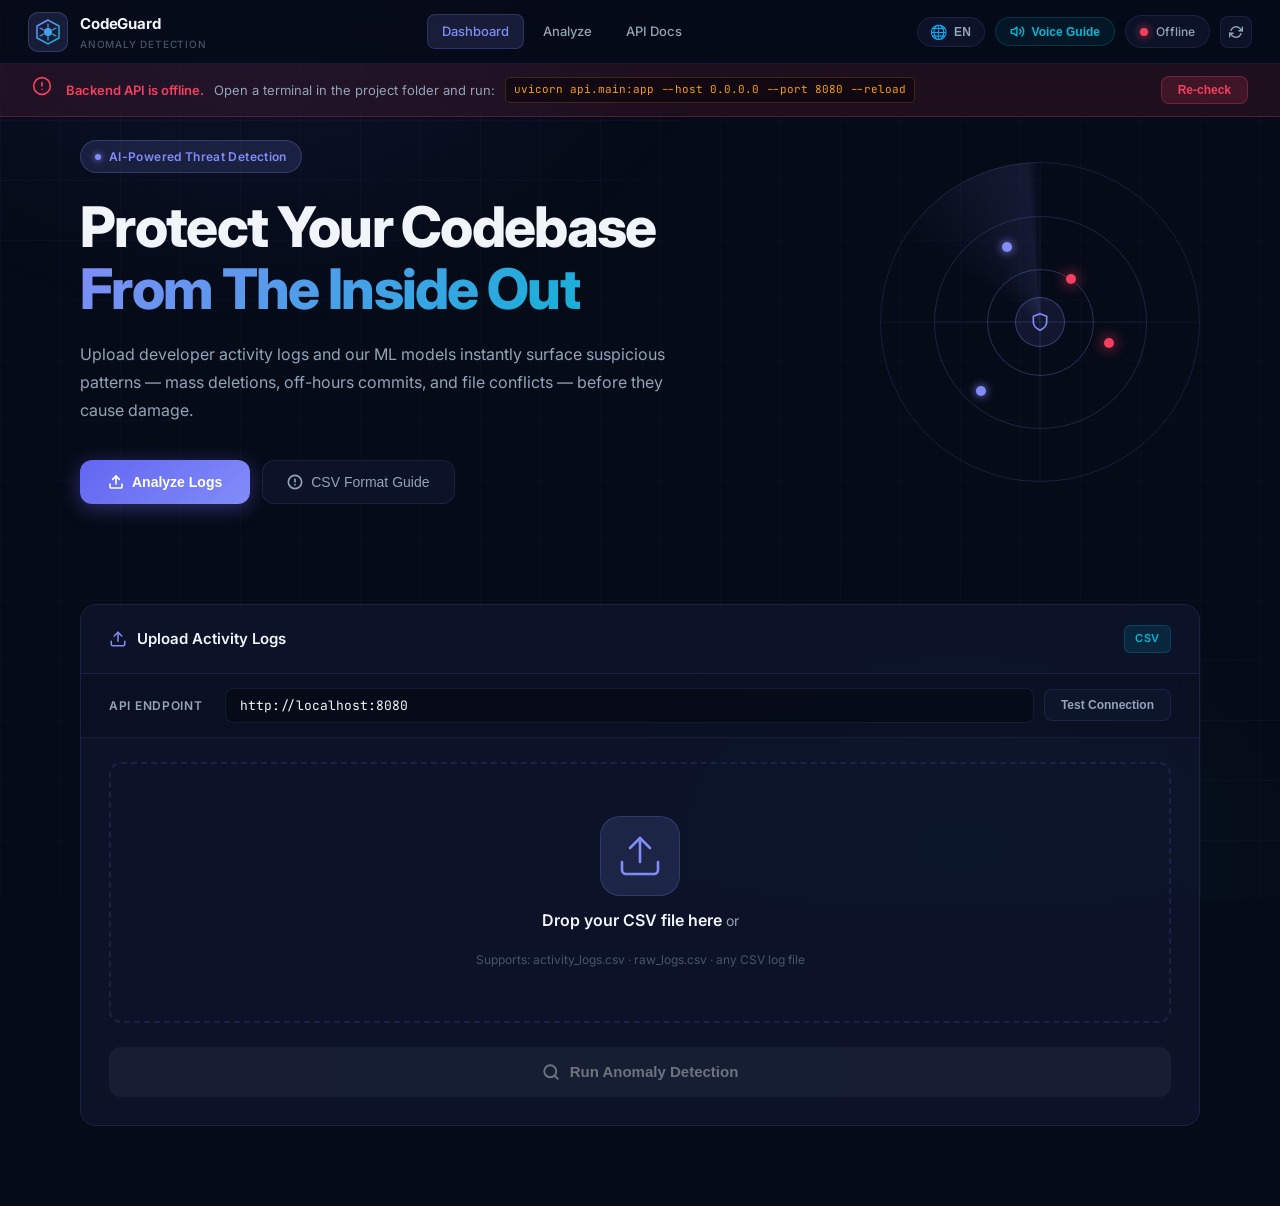
==== frontend/index.html @ aea27f16 "feat: Add bilingual frontend UI (EN/HI), voice guide, offline banner, improved README and .gitignore" ====
<!DOCTYPE html>
<html lang="en">
<head>
  <meta charset="UTF-8" />
  <meta name="viewport" content="width=device-width, initial-scale=1.0" />
  <title>CodeGuard — Anomaly Detection Platform</title>
  <meta name="description" content="Real-time code collaboration anomaly detection. Monitor developer activity, detect suspicious patterns, protect your codebase." />
  <link rel="preconnect" href="https://fonts.googleapis.com" />
  <link rel="preconnect" href="https://fonts.gstatic.com" crossorigin />
  <link href="https://fonts.googleapis.com/css2?family=Inter:wght@300;400;500;600;700;800&family=JetBrains+Mono:wght@400;500;600&display=swap" rel="stylesheet" />
  <link rel="stylesheet" href="style.css" />
</head>
<body>

  <div class="bg-canvas" id="bgCanvas"></div>

  <!-- ===== NAVBAR ===== -->
  <nav class="navbar" id="navbar">
    <div class="nav-brand">
      <div class="brand-icon">
        <svg width="28" height="28" viewBox="0 0 28 28" fill="none">
          <path d="M14 2L3 8v12l11 6 11-6V8L14 2z" stroke="url(#brandGrad)" stroke-width="1.5" fill="none"/>
          <circle cx="14" cy="14" r="4" fill="url(#brandGrad)"/>
          <path d="M14 6v4M14 18v4M6 10l3.5 2M18.5 16l3.5 2M6 18l3.5-2M18.5 12l3.5-2" stroke="url(#brandGrad)" stroke-width="1.2" stroke-linecap="round"/>
          <defs>
            <linearGradient id="brandGrad" x1="3" y1="2" x2="25" y2="26" gradientUnits="userSpaceOnUse">
              <stop stop-color="#818cf8"/><stop offset="1" stop-color="#06b6d4"/>
            </linearGradient>
          </defs>
        </svg>
      </div>
      <div class="brand-text">
        <span class="brand-name">CodeGuard</span>
        <span class="brand-sub" data-i18n="brandSub">Anomaly Detection</span>
      </div>
    </div>

    <div class="nav-center">
      <a href="#" class="nav-link active" id="navDashboard" data-i18n="navDashboard">Dashboard</a>
      <a href="#" class="nav-link" id="navAnalyze" data-i18n="navAnalyze">Analyze</a>
      <a href="#" class="nav-link" id="navDocs" data-i18n="navDocs">API Docs</a>
    </div>

    <div class="nav-right">
      <!-- Language Toggle -->
      <button class="lang-toggle" id="langToggle" title="Switch Language">
        <span class="lang-icon">🌐</span>
        <span id="langLabel">EN</span>
      </button>

      <!-- Voice Guide Button -->
      <button class="voice-btn" id="voiceBtn" title="Audio Guide">
        <svg id="voiceIcon" width="15" height="15" viewBox="0 0 24 24" fill="none" stroke="currentColor" stroke-width="2.2" stroke-linecap="round" stroke-linejoin="round">
          <polygon points="11 5 6 9 2 9 2 15 6 15 11 19 11 5"/>
          <path d="M19.07 4.93a10 10 0 0 1 0 14.14"/>
          <path d="M15.54 8.46a5 5 0 0 1 0 7.07"/>
        </svg>
        <span data-i18n="voiceGuide">Voice Guide</span>
      </button>

      <div class="health-badge" id="healthBadge">
        <span class="health-dot" id="healthDot"></span>
        <span class="health-label" id="healthLabel" data-i18n="checking">Checking...</span>
      </div>
      <button class="btn-refresh" id="btnRefreshHealth" title="Refresh health">
        <svg width="14" height="14" viewBox="0 0 24 24" fill="none" stroke="currentColor" stroke-width="2.5" stroke-linecap="round" stroke-linejoin="round">
          <polyline points="23 4 23 10 17 10"/><polyline points="1 20 1 14 7 14"/>
          <path d="M3.51 9a9 9 0 0 1 14.85-3.36L23 10M1 14l4.64 4.36A9 9 0 0 0 20.49 15"/>
        </svg>
      </button>
    </div>
  </nav>

  <!-- ===== BACKEND OFFLINE BANNER ===== -->
  <div class="offline-banner hidden" id="offlineBanner">
    <div class="offline-inner">
      <div class="offline-icon">
        <svg width="20" height="20" viewBox="0 0 24 24" fill="none" stroke="currentColor" stroke-width="2" stroke-linecap="round" stroke-linejoin="round">
          <circle cx="12" cy="12" r="10"/><line x1="12" y1="8" x2="12" y2="12"/><line x1="12" y1="16" x2="12.01" y2="16"/>
        </svg>
      </div>
      <div class="offline-text">
        <strong data-i18n="offlineTitle">Backend API is offline.</strong>
        <span data-i18n="offlineDesc">Open a terminal in the project folder and run:</span>
        <code>uvicorn api.main:app --host 0.0.0.0 --port 8080 --reload</code>
      </div>
      <button class="btn-recheck" id="btnRecheck" data-i18n="recheck">Re-check</button>
    </div>
  </div>

  <!-- ===== HERO ===== -->
  <section class="hero" id="heroSection">
    <div class="hero-content">
      <div class="hero-badge">
        <span class="pulse-dot"></span>
        <span data-i18n="heroBadge">AI-Powered Threat Detection</span>
      </div>
      <h1 class="hero-title">
        <span data-i18n="heroLine1">Protect Your Codebase</span><br/>
        <span class="gradient-text" data-i18n="heroLine2">From The Inside Out</span>
      </h1>
      <p class="hero-desc" data-i18n="heroDesc">
        Upload developer activity logs and our ML models instantly surface suspicious patterns —
        mass deletions, off-hours commits, and file conflicts — before they cause damage.
      </p>
      <div class="hero-actions">
        <button class="btn-primary" id="heroAnalyzeBtn">
          <svg width="16" height="16" viewBox="0 0 24 24" fill="none" stroke="currentColor" stroke-width="2.5" stroke-linecap="round" stroke-linejoin="round"><path d="M21 15v4a2 2 0 0 1-2 2H5a2 2 0 0 1-2-2v-4"/><polyline points="17 8 12 3 7 8"/><line x1="12" y1="3" x2="12" y2="15"/></svg>
          <span data-i18n="heroAnalyzeBtn">Analyze Logs</span>
        </button>
        <button class="btn-ghost" id="heroLearnBtn">
          <svg width="16" height="16" viewBox="0 0 24 24" fill="none" stroke="currentColor" stroke-width="2.5" stroke-linecap="round" stroke-linejoin="round"><circle cx="12" cy="12" r="10"/><line x1="12" y1="8" x2="12" y2="12"/><line x1="12" y1="16" x2="12.01" y2="16"/></svg>
          <span data-i18n="heroLearnBtn">CSV Format Guide</span>
        </button>
      </div>
    </div>
    <div class="hero-visual">
      <div class="threat-radar">
        <div class="radar-ring r1"></div>
        <div class="radar-ring r2"></div>
        <div class="radar-ring r3"></div>
        <div class="radar-sweep"></div>
        <div class="radar-blip b1"></div>
        <div class="radar-blip b2 critical"></div>
        <div class="radar-blip b3"></div>
        <div class="radar-blip b4 critical"></div>
        <div class="radar-center">
          <svg width="20" height="20" viewBox="0 0 24 24" fill="none" stroke="#818cf8" stroke-width="2" stroke-linecap="round" stroke-linejoin="round"><path d="M12 22s8-4 8-10V5l-8-3-8 3v7c0 6 8 10 8 10z"/></svg>
        </div>
      </div>
    </div>
  </section>

  <!-- ===== MAIN CONTENT ===== -->
  <main class="main-content">

    <!-- Stats Row -->
    <div class="stats-row hidden" id="statsRow">
      <div class="stat-card">
        <div class="stat-icon blue">
          <svg width="20" height="20" viewBox="0 0 24 24" fill="none" stroke="currentColor" stroke-width="2" stroke-linecap="round" stroke-linejoin="round"><line x1="8" y1="6" x2="21" y2="6"/><line x1="8" y1="12" x2="21" y2="12"/><line x1="8" y1="18" x2="21" y2="18"/><line x1="3" y1="6" x2="3.01" y2="6"/><line x1="3" y1="12" x2="3.01" y2="12"/><line x1="3" y1="18" x2="3.01" y2="18"/></svg>
        </div>
        <div class="stat-info">
          <span class="stat-value" id="svTotal">0</span>
          <span class="stat-label" data-i18n="statTotal">Logs Processed</span>
        </div>
      </div>
      <div class="stat-card">
        <div class="stat-icon purple">
          <svg width="20" height="20" viewBox="0 0 24 24" fill="none" stroke="currentColor" stroke-width="2" stroke-linecap="round" stroke-linejoin="round"><path d="M10.29 3.86L1.82 18a2 2 0 0 0 1.71 3h16.94a2 2 0 0 0 1.71-3L13.71 3.86a2 2 0 0 0-3.42 0z"/><line x1="12" y1="9" x2="12" y2="13"/><line x1="12" y1="17" x2="12.01" y2="17"/></svg>
        </div>
        <div class="stat-info">
          <span class="stat-value" id="svAnomalies">0</span>
          <span class="stat-label" data-i18n="statAnomalies">Anomalies Found</span>
        </div>
      </div>
      <div class="stat-card">
        <div class="stat-icon red">
          <svg width="20" height="20" viewBox="0 0 24 24" fill="none" stroke="currentColor" stroke-width="2" stroke-linecap="round" stroke-linejoin="round"><circle cx="12" cy="12" r="10"/><line x1="12" y1="8" x2="12" y2="12"/><line x1="12" y1="16" x2="12.01" y2="16"/></svg>
        </div>
        <div class="stat-info">
          <span class="stat-value" id="svCritical">0</span>
          <span class="stat-label" data-i18n="statCritical">Critical Alerts</span>
        </div>
      </div>
      <div class="stat-card">
        <div class="stat-icon amber">
          <svg width="20" height="20" viewBox="0 0 24 24" fill="none" stroke="currentColor" stroke-width="2" stroke-linecap="round" stroke-linejoin="round"><path d="M12 22s8-4 8-10V5l-8-3-8 3v7c0 6 8 10 8 10z"/></svg>
        </div>
        <div class="stat-info">
          <span class="stat-value" id="svWarning">0</span>
          <span class="stat-label" data-i18n="statWarning">Warnings</span>
        </div>
      </div>
      <div class="stat-card">
        <div class="stat-icon green">
          <svg width="20" height="20" viewBox="0 0 24 24" fill="none" stroke="currentColor" stroke-width="2" stroke-linecap="round" stroke-linejoin="round"><polyline points="20 6 9 17 4 12"/></svg>
        </div>
        <div class="stat-info">
          <span class="stat-value" id="svClean">0</span>
          <span class="stat-label" data-i18n="statClean">Clean Logs</span>
        </div>
      </div>
    </div>

    <!-- Upload Panel -->
    <div class="upload-panel" id="uploadPanel">
      <div class="panel-header">
        <div class="panel-title">
          <svg width="18" height="18" viewBox="0 0 24 24" fill="none" stroke="currentColor" stroke-width="2" stroke-linecap="round" stroke-linejoin="round"><path d="M21 15v4a2 2 0 0 1-2 2H5a2 2 0 0 1-2-2v-4"/><polyline points="17 8 12 3 7 8"/><line x1="12" y1="3" x2="12" y2="15"/></svg>
          <span data-i18n="uploadTitle">Upload Activity Logs</span>
        </div>
        <div class="panel-badge">CSV</div>
      </div>

      <div class="config-row">
        <label class="config-label" for="apiEndpoint" data-i18n="configLabel">API Endpoint</label>
        <div class="config-input-wrap">
          <input type="text" id="apiEndpoint" class="config-input" value="http://localhost:8080" placeholder="http://localhost:8080" />
          <button class="btn-test" id="btnTestEndpoint" data-i18n="testConn">Test Connection</button>
        </div>
      </div>

      <div class="drop-zone" id="dropZone">
        <div class="drop-zone-inner">
          <div class="drop-icon" id="dropIcon">
            <svg width="48" height="48" viewBox="0 0 24 24" fill="none" stroke="currentColor" stroke-width="1.3" stroke-linecap="round" stroke-linejoin="round"><path d="M21 15v4a2 2 0 0 1-2 2H5a2 2 0 0 1-2-2v-4"/><polyline points="17 8 12 3 7 8"/><line x1="12" y1="3" x2="12" y2="15"/></svg>
          </div>
          <div class="drop-text">
            <span class="drop-main" data-i18n="dropMain">Drop your CSV file here</span>
            <span class="drop-sub" data-i18n="dropSub">or <label for="fileInput" class="drop-browse" data-i18n="dropBrowse">browse to upload</label></span>
          </div>
          <div class="drop-hint" data-i18n="dropHint">Supports: activity_logs.csv · raw_logs.csv · any CSV log file</div>
        </div>
        <input type="file" id="fileInput" accept=".csv" style="display:none;" />
      </div>

      <div class="file-info hidden" id="fileInfo">
        <div class="file-icon-wrap">
          <svg width="24" height="24" viewBox="0 0 24 24" fill="none" stroke="#818cf8" stroke-width="2" stroke-linecap="round" stroke-linejoin="round"><path d="M14 2H6a2 2 0 0 0-2 2v16a2 2 0 0 0 2 2h12a2 2 0 0 0 2-2V8z"/><polyline points="14 2 14 8 20 8"/></svg>
        </div>
        <div class="file-meta">
          <span class="file-name" id="fileName">–</span>
          <span class="file-size" id="fileSize">–</span>
        </div>
        <button class="file-remove" id="btnRemoveFile" title="Remove file">
          <svg width="14" height="14" viewBox="0 0 24 24" fill="none" stroke="currentColor" stroke-width="2.5" stroke-linecap="round" stroke-linejoin="round"><line x1="18" y1="6" x2="6" y2="18"/><line x1="6" y1="6" x2="18" y2="18"/></svg>
        </button>
      </div>

      <button class="btn-analyze" id="btnAnalyze" disabled>
        <span class="btn-analyze-inner" id="btnAnalyzeInner">
          <svg width="18" height="18" viewBox="0 0 24 24" fill="none" stroke="currentColor" stroke-width="2.5" stroke-linecap="round" stroke-linejoin="round"><circle cx="11" cy="11" r="8"/><line x1="21" y1="21" x2="16.65" y2="16.65"/></svg>
          <span data-i18n="analyzeBtn">Run Anomaly Detection</span>
        </span>
        <span class="btn-analyze-loading hidden" id="btnAnalyzeLoading">
          <span class="spinner"></span>
          <span data-i18n="analyzing">Analyzing...</span>
        </span>
      </button>
    </div>

    <!-- Results Panel -->
    <div class="results-panel hidden" id="resultsPanel">
      <div class="panel-header results-header">
        <div class="panel-title">
          <svg width="18" height="18" viewBox="0 0 24 24" fill="none" stroke="currentColor" stroke-width="2" stroke-linecap="round" stroke-linejoin="round"><path d="M10.29 3.86L1.82 18a2 2 0 0 0 1.71 3h16.94a2 2 0 0 0 1.71-3L13.71 3.86a2 2 0 0 0-3.42 0z"/><line x1="12" y1="9" x2="12" y2="13"/><line x1="12" y1="17" x2="12.01" y2="17"/></svg>
          <span data-i18n="reportTitle">Anomaly Report</span>
        </div>
        <div class="results-actions">
          <div class="filter-tabs" id="filterTabs">
            <button class="filter-tab active" data-filter="all" data-i18n="filterAll">All</button>
            <button class="filter-tab" data-filter="Critical" data-i18n="filterCritical">Critical</button>
            <button class="filter-tab" data-filter="Warning" data-i18n="filterWarning">Warning</button>
          </div>
          <button class="btn-export" id="btnExport">
            <svg width="14" height="14" viewBox="0 0 24 24" fill="none" stroke="currentColor" stroke-width="2.5" stroke-linecap="round" stroke-linejoin="round"><path d="M21 15v4a2 2 0 0 1-2 2H5a2 2 0 0 1-2-2v-4"/><polyline points="7 10 12 15 17 10"/><line x1="12" y1="15" x2="12" y2="3"/></svg>
            <span data-i18n="exportBtn">Export JSON</span>
          </button>
        </div>
      </div>
      <div class="empty-results hidden" id="emptyResults">
        <div class="empty-icon">
          <svg width="56" height="56" viewBox="0 0 24 24" fill="none" stroke="currentColor" stroke-width="1.2" stroke-linecap="round" stroke-linejoin="round"><polyline points="20 6 9 17 4 12"/></svg>
        </div>
        <h3 data-i18n="allClear">All Clear!</h3>
        <p data-i18n="noneFound">No anomalies detected in the uploaded logs.</p>
      </div>
      <div class="results-list" id="resultsList"></div>
      <div class="results-footer" id="resultsFooter">
        <span class="results-count" id="resultsCount"></span>
        <div class="pagination" id="pagination"></div>
      </div>
    </div>

    <!-- Timeline Panel -->
    <div class="timeline-panel hidden" id="timelinePanel">
      <div class="panel-header">
        <div class="panel-title">
          <svg width="18" height="18" viewBox="0 0 24 24" fill="none" stroke="currentColor" stroke-width="2" stroke-linecap="round" stroke-linejoin="round"><circle cx="12" cy="12" r="10"/><polyline points="12 6 12 12 16 14"/></svg>
          <span data-i18n="timelineTitle">Anomaly Timeline</span>
        </div>
      </div>
      <div class="timeline" id="timeline"></div>
    </div>

  </main>

  <!-- ===== VOICE GUIDE PANEL ===== -->
  <div class="voice-panel hidden" id="voicePanel">
    <div class="voice-panel-header">
      <div class="voice-panel-title">
        <svg width="16" height="16" viewBox="0 0 24 24" fill="none" stroke="currentColor" stroke-width="2" stroke-linecap="round" stroke-linejoin="round"><polygon points="11 5 6 9 2 9 2 15 6 15 11 19 11 5"/><path d="M19.07 4.93a10 10 0 0 1 0 14.14"/><path d="M15.54 8.46a5 5 0 0 1 0 7.07"/></svg>
        <span data-i18n="audioGuideTitle">Audio Guide</span>
      </div>
      <button class="voice-panel-close" id="voicePanelClose">✕</button>
    </div>
    <div class="voice-panel-body">
      <p class="voice-script" id="voiceScript"></p>
      <div class="voice-controls">
        <button class="btn-play" id="btnPlay">
          <svg id="playIcon" width="16" height="16" viewBox="0 0 24 24" fill="currentColor"><polygon points="5 3 19 12 5 21 5 3"/></svg>
          <span id="playLabel" data-i18n="play">Play</span>
        </button>
        <button class="btn-stop" id="btnStop">
          <svg width="16" height="16" viewBox="0 0 24 24" fill="currentColor"><rect x="3" y="3" width="18" height="18" rx="2"/></svg>
          <span data-i18n="stop">Stop</span>
        </button>
        <div class="voice-speed">
          <label data-i18n="speed">Speed</label>
          <select id="voiceSpeed">
            <option value="0.7" data-i18n="slow">Slow</option>
            <option value="1" selected data-i18n="normal">Normal</option>
            <option value="1.3" data-i18n="fast">Fast</option>
          </select>
        </div>
      </div>
    </div>
  </div>

  <!-- ===== TOAST ===== -->
  <div class="toast-container" id="toastContainer"></div>

  <!-- ===== MODAL (CSV format) ===== -->
  <div class="modal-overlay hidden" id="modalOverlay">
    <div class="modal">
      <button class="modal-close" id="modalClose">
        <svg width="16" height="16" viewBox="0 0 24 24" fill="none" stroke="currentColor" stroke-width="2.5" stroke-linecap="round" stroke-linejoin="round"><line x1="18" y1="6" x2="6" y2="18"/><line x1="6" y1="6" x2="18" y2="18"/></svg>
      </button>
      <h2 class="modal-title" data-i18n="modalTitle">Expected CSV Format</h2>
      <p class="modal-desc" data-i18n="modalDesc">Your CSV file should have the following columns:</p>
      <div class="csv-schema">
        <div class="schema-row header">
          <span data-i18n="colColumn">Column</span><span data-i18n="colType">Type</span><span data-i18n="colDesc">Description</span>
        </div>
        <div class="schema-row"><span class="col-name">timestamp</span><span class="col-type">datetime</span><span data-i18n="schemaTimestamp">ISO datetime of the activity</span></div>
        <div class="schema-row"><span class="col-name">developer_id</span><span class="col-type">integer</span><span data-i18n="schemaDev">Unique ID of the developer</span></div>
        <div class="schema-row"><span class="col-name">file_id</span><span class="col-type">integer</span><span data-i18n="schemaFile">Unique ID of the file touched</span></div>
        <div class="schema-row"><span class="col-name">action_type</span><span class="col-type">string</span><span data-i18n="schemaAction">MODIFY / CREATE / DELETE</span></div>
        <div class="schema-row"><span class="col-name">lines_added</span><span class="col-type">integer</span><span data-i18n="schemaAdded">Number of lines added</span></div>
        <div class="schema-row"><span class="col-name">lines_deleted</span><span class="col-type">integer</span><span data-i18n="schemaDeleted">Number of lines deleted</span></div>
      </div>
      <div class="modal-tip">
        <svg width="14" height="14" viewBox="0 0 24 24" fill="none" stroke="currentColor" stroke-width="2" stroke-linecap="round" stroke-linejoin="round"><circle cx="12" cy="12" r="10"/><line x1="12" y1="8" x2="12" y2="12"/><line x1="12" y1="16" x2="12.01" y2="16"/></svg>
        <span data-i18n="modalTip">Run <code>data_simulator.py</code> then <code>export_to_csv()</code> to generate a sample file.</span>
      </div>
    </div>
  </div>

  <script src="app.js"></script>
</body>
</html>
---- frontend/style.css ----
/* ============================================================
   CodeGuard — style.css  (Bilingual + Voice Edition)
   ============================================================ */

*, *::before, *::after { box-sizing: border-box; margin: 0; padding: 0; }

:root {
  --bg-deep:     #060b18;
  --bg-mid:      #0c1428;
  --bg-card:     rgba(16, 24, 48, 0.7);
  --bg-card-hov: rgba(22, 34, 66, 0.85);
  --border:      rgba(129, 140, 248, 0.12);
  --border-hov:  rgba(129, 140, 248, 0.30);
  --primary:     #818cf8;
  --primary-dim: rgba(129, 140, 248, 0.15);
  --cyan:        #06b6d4;
  --cyan-dim:    rgba(6, 182, 212, 0.12);
  --red:         #f43f5e;
  --red-dim:     rgba(244, 63, 94, 0.15);
  --amber:       #f59e0b;
  --amber-dim:   rgba(245, 158, 11, 0.15);
  --green:       #10b981;
  --green-dim:   rgba(16, 185, 129, 0.12);
  --text-hi:     #f1f5f9;
  --text-md:     #94a3b8;
  --text-lo:     #475569;
  --radius-sm:   8px;
  --radius-md:   12px;
  --radius-lg:   16px;
  --radius-xl:   24px;
  --shadow-card: 0 4px 24px rgba(0,0,0,0.5);
  --transition:  all 0.2s cubic-bezier(0.4, 0, 0.2, 1);
}

html { scroll-behavior: smooth; }
body {
  font-family: 'Inter', system-ui, sans-serif;
  background: var(--bg-deep);
  color: var(--text-hi);
  min-height: 100vh;
  overflow-x: hidden;
  line-height: 1.6;
}

/* ── Background ── */
.bg-canvas {
  position: fixed; inset: 0; z-index: 0; pointer-events: none; overflow: hidden;
}
.bg-canvas::before {
  content: ''; position: absolute; top: -40%; left: -20%; width: 80%; height: 80%;
  background: radial-gradient(ellipse, rgba(99,102,241,0.08) 0%, transparent 65%);
  animation: driftA 18s ease-in-out infinite alternate;
}
.bg-canvas::after {
  content: ''; position: absolute; bottom: -30%; right: -10%; width: 70%; height: 70%;
  background: radial-gradient(ellipse, rgba(6,182,212,0.06) 0%, transparent 65%);
  animation: driftB 22s ease-in-out infinite alternate;
}
.grid-overlay {
  position: absolute; inset: 0;
  background-image: linear-gradient(rgba(129,140,248,0.03) 1px,transparent 1px),
                    linear-gradient(90deg,rgba(129,140,248,0.03) 1px,transparent 1px);
  background-size: 60px 60px;
}
@keyframes driftA { from{transform:translate(0,0) scale(1)} to{transform:translate(8%,5%) scale(1.1)} }
@keyframes driftB { from{transform:translate(0,0) scale(1)} to{transform:translate(-6%,-4%) scale(1.08)} }

/* ── Navbar ── */
.navbar {
  position: fixed; top: 0; left: 0; right: 0; z-index: 100;
  height: 64px; display: flex; align-items: center; justify-content: space-between;
  padding: 0 28px;
  background: rgba(6,11,24,0.88);
  backdrop-filter: blur(20px);
  border-bottom: 1px solid var(--border);
  transition: var(--transition);
}
.nav-brand { display: flex; align-items: center; gap: 12px; }
.brand-icon {
  width: 40px; height: 40px; display: flex; align-items: center; justify-content: center;
  background: var(--primary-dim); border: 1px solid rgba(129,140,248,0.25); border-radius: 10px;
}
.brand-text { display: flex; flex-direction: column; }
.brand-name { font-size: 15px; font-weight: 700; letter-spacing: -0.01em; }
.brand-sub  { font-size: 10px; font-weight: 500; color: var(--text-lo); letter-spacing: 0.08em; text-transform: uppercase; }

.nav-center { display: flex; align-items: center; gap: 4px; }
.nav-link {
  padding: 6px 14px; border-radius: 8px; font-size: 13px; font-weight: 500;
  color: var(--text-md); text-decoration: none; cursor: pointer;
  border: 1px solid transparent; transition: var(--transition);
}
.nav-link:hover { color: var(--text-hi); background: var(--primary-dim); border-color: var(--border-hov); }
.nav-link.active { color: var(--primary); background: var(--primary-dim); border-color: rgba(129,140,248,0.2); }

.nav-right { display: flex; align-items: center; gap: 10px; }

/* Language Toggle */
.lang-toggle {
  display: flex; align-items: center; gap: 6px;
  padding: 6px 12px; border-radius: 20px;
  background: var(--bg-card); border: 1px solid var(--border);
  color: var(--text-md); font-size: 12px; font-weight: 700;
  cursor: pointer; transition: var(--transition);
  letter-spacing: 0.04em;
}
.lang-toggle:hover { color: var(--primary); border-color: rgba(129,140,248,0.35); background: var(--primary-dim); }
.lang-icon { font-size: 14px; }

/* Voice Button */
.voice-btn {
  display: flex; align-items: center; gap: 7px;
  padding: 6px 14px; border-radius: 20px;
  background: rgba(6,182,212,0.08); border: 1px solid rgba(6,182,212,0.2);
  color: var(--cyan); font-size: 12px; font-weight: 600;
  cursor: pointer; transition: var(--transition);
}
.voice-btn:hover { background: rgba(6,182,212,0.18); box-shadow: 0 0 18px rgba(6,182,212,0.2); }
.voice-btn.speaking { animation: voicePulse 1s ease infinite; }
@keyframes voicePulse {
  0%,100% { box-shadow: 0 0 8px rgba(6,182,212,0.3); }
  50%      { box-shadow: 0 0 22px rgba(6,182,212,0.6); }
}

/* Health badge */
.health-badge {
  display: flex; align-items: center; gap: 8px;
  padding: 6px 14px; border-radius: 20px;
  background: var(--bg-card); border: 1px solid var(--border);
  font-size: 12px; font-weight: 500; color: var(--text-md);
}
.health-dot { width: 8px; height: 8px; border-radius: 50%; background: var(--text-lo); transition: var(--transition); }
.health-dot.online  { background: var(--green); box-shadow: 0 0 8px var(--green); animation: pulseDot 2s ease infinite; }
.health-dot.offline { background: var(--red);   box-shadow: 0 0 8px var(--red); }
.health-dot.warning { background: var(--amber);  box-shadow: 0 0 8px var(--amber); }
@keyframes pulseDot { 0%,100%{box-shadow:0 0 6px var(--green)} 50%{box-shadow:0 0 14px var(--green)} }
.btn-refresh {
  width: 32px; height: 32px; display: flex; align-items: center; justify-content: center;
  border-radius: 8px; background: var(--bg-card); border: 1px solid var(--border);
  color: var(--text-md); cursor: pointer; transition: var(--transition);
}
.btn-refresh:hover { color: var(--primary); border-color: var(--border-hov); background: var(--primary-dim); }

/* ── Offline Banner ── */
.offline-banner {
  position: fixed; top: 64px; left: 0; right: 0; z-index: 90;
  background: rgba(244,63,94,0.1);
  border-bottom: 1px solid rgba(244,63,94,0.25);
  padding: 12px 32px;
  backdrop-filter: blur(12px);
  animation: slideDown 0.4s ease;
}
@keyframes slideDown { from{transform:translateY(-100%);opacity:0} to{transform:translateY(0);opacity:1} }
.offline-inner {
  display: flex; align-items: center; gap: 14px;
  max-width: 1400px; margin: 0 auto; flex-wrap: wrap;
}
.offline-icon { color: var(--red); flex-shrink: 0; }
.offline-text { flex: 1; font-size: 13px; color: var(--text-md); display: flex; align-items: center; gap: 10px; flex-wrap: wrap; }
.offline-text strong { color: var(--red); font-weight: 600; }
.offline-text code {
  font-family: 'JetBrains Mono', monospace; font-size: 11px;
  background: rgba(0,0,0,0.4); padding: 3px 8px; border-radius: 5px;
  color: var(--amber); border: 1px solid rgba(245,158,11,0.2);
}
.btn-recheck {
  padding: 6px 16px; border-radius: 8px; font-size: 12px; font-weight: 600;
  background: var(--red-dim); border: 1px solid rgba(244,63,94,0.3); color: var(--red);
  cursor: pointer; transition: var(--transition); white-space: nowrap; flex-shrink: 0;
}
.btn-recheck:hover { background: rgba(244,63,94,0.25); }

/* ── Hero ── */
.hero {
  position: relative; z-index: 1;
  padding: 140px 80px 80px;
  display: flex; align-items: center; justify-content: space-between;
  gap: 60px; max-width: 1400px; margin: 0 auto;
}
.hero-content { flex: 1; max-width: 600px; }
.hero-badge {
  display: inline-flex; align-items: center; gap: 8px;
  padding: 6px 14px; border-radius: 20px;
  background: var(--primary-dim); border: 1px solid rgba(129,140,248,0.25);
  font-size: 12px; font-weight: 600; color: var(--primary);
  letter-spacing: 0.03em; margin-bottom: 24px;
}
.pulse-dot {
  width: 6px; height: 6px; border-radius: 50%; background: var(--primary);
  animation: pulseDot2 1.5s ease infinite; box-shadow: 0 0 6px var(--primary);
}
@keyframes pulseDot2 { 0%,100%{opacity:1} 50%{opacity:0.4} }
.hero-title {
  font-size: clamp(34px, 5vw, 56px); font-weight: 800;
  line-height: 1.1; letter-spacing: -0.03em; margin-bottom: 20px;
}
.gradient-text {
  background: linear-gradient(135deg, #818cf8 0%, #06b6d4 60%, #818cf8 100%);
  background-size: 200% auto;
  -webkit-background-clip: text; -webkit-text-fill-color: transparent;
  background-clip: text; animation: shimmer 4s linear infinite;
}
@keyframes shimmer { to{background-position:200% center} }
.hero-desc { font-size: 16px; line-height: 1.75; color: var(--text-md); margin-bottom: 36px; }
.hero-actions { display: flex; gap: 12px; flex-wrap: wrap; }
.btn-primary {
  display: inline-flex; align-items: center; gap: 8px; padding: 13px 28px;
  border-radius: 12px; background: linear-gradient(135deg,#6366f1,#818cf8);
  border: none; color: #fff; font-size: 14px; font-weight: 600;
  cursor: pointer; transition: var(--transition); box-shadow: 0 4px 20px rgba(99,102,241,0.4);
}
.btn-primary:hover { transform: translateY(-2px); box-shadow: 0 8px 28px rgba(99,102,241,0.55); }
.btn-ghost {
  display: inline-flex; align-items: center; gap: 8px; padding: 13px 24px;
  border-radius: 12px; background: var(--bg-card); border: 1px solid var(--border);
  color: var(--text-md); font-size: 14px; font-weight: 500; cursor: pointer; transition: var(--transition);
}
.btn-ghost:hover { color: var(--text-hi); border-color: var(--border-hov); transform: translateY(-2px); }

/* Radar */
.hero-visual { flex-shrink: 0; display: flex; align-items: center; justify-content: center; }
.threat-radar { position: relative; width: 320px; height: 320px; display: flex; align-items: center; justify-content: center; }
.radar-ring { position: absolute; border-radius: 50%; border: 1px solid rgba(129,140,248,0.15); }
.r1 { width:320px; height:320px; }
.r2 { width:213px; height:213px; border-color:rgba(129,140,248,0.2); }
.r3 { width:107px; height:107px; border-color:rgba(129,140,248,0.3); }
.radar-ring::before { content:''; position:absolute; top:50%; left:0; width:100%; height:1px; background:rgba(129,140,248,0.07); transform:translateY(-50%); }
.radar-ring::after  { content:''; position:absolute; left:50%; top:0; height:100%; width:1px; background:rgba(129,140,248,0.07); transform:translateX(-50%); }
.radar-sweep { position:absolute; width:320px; height:320px; border-radius:50%; background:conic-gradient(transparent 300deg,rgba(129,140,248,0.12) 355deg,transparent 360deg); animation:sweep 3s linear infinite; }
@keyframes sweep { to{transform:rotate(360deg)} }
.radar-blip { position:absolute; width:10px; height:10px; border-radius:50%; background:var(--primary); box-shadow:0 0 10px var(--primary); animation:blipPulse 2s ease infinite; }
.radar-blip.critical { background:var(--red); box-shadow:0 0 14px var(--red); animation-duration:1.2s; }
.b1{top:25%;left:38%} .b2{top:55%;left:70%} .b3{top:70%;left:30%} .b4{top:35%;left:58%}
@keyframes blipPulse { 0%,100%{transform:scale(1);opacity:1} 50%{transform:scale(1.6);opacity:0.5} }
.radar-center { position:relative; z-index:2; width:50px; height:50px; border-radius:50%; background:rgba(129,140,248,0.1); border:1px solid rgba(129,140,248,0.35); display:flex; align-items:center; justify-content:center; }

/* ── Main Content ── */
.main-content {
  position: relative; z-index: 1;
  max-width: 1400px; margin: 0 auto;
  padding: 20px 80px 80px;
  display: flex; flex-direction: column; gap: 24px;
}

/* Stats */
.stats-row { display: grid; grid-template-columns: repeat(5,1fr); gap: 16px; }
.stat-card {
  display: flex; align-items: center; gap: 14px; padding: 20px 22px;
  background: var(--bg-card); border: 1px solid var(--border);
  border-radius: var(--radius-md); backdrop-filter: blur(16px);
  transition: var(--transition); animation: slideUp 0.5s ease both;
}
.stat-card:hover { border-color: var(--border-hov); transform: translateY(-2px); }
.stat-icon { width:42px; height:42px; display:flex; align-items:center; justify-content:center; border-radius:10px; flex-shrink:0; }
.stat-icon.blue   { background:var(--cyan-dim);    color:var(--cyan);    border:1px solid rgba(6,182,212,0.2); }
.stat-icon.purple { background:var(--primary-dim); color:var(--primary); border:1px solid rgba(129,140,248,0.2); }
.stat-icon.red    { background:var(--red-dim);     color:var(--red);     border:1px solid rgba(244,63,94,0.2); }
.stat-icon.amber  { background:var(--amber-dim);   color:var(--amber);   border:1px solid rgba(245,158,11,0.2); }
.stat-icon.green  { background:var(--green-dim);   color:var(--green);   border:1px solid rgba(16,185,129,0.2); }
.stat-info { display:flex; flex-direction:column; }
.stat-value { font-size:26px; font-weight:700; letter-spacing:-0.02em; line-height:1; font-family:'JetBrains Mono',monospace; }
.stat-label { font-size:11px; color:var(--text-lo); font-weight:500; text-transform:uppercase; letter-spacing:0.06em; margin-top:4px; }

/* Panels */
.upload-panel, .results-panel, .timeline-panel {
  background: var(--bg-card); border: 1px solid var(--border);
  border-radius: var(--radius-lg); backdrop-filter: blur(20px); overflow: hidden;
}
.panel-header {
  display:flex; align-items:center; justify-content:space-between;
  padding: 20px 28px; border-bottom: 1px solid var(--border);
}
.panel-title { display:flex; align-items:center; gap:10px; font-size:15px; font-weight:600; }
.panel-title svg { color: var(--primary); }
.panel-badge { padding:4px 10px; border-radius:6px; background:var(--cyan-dim); border:1px solid rgba(6,182,212,0.2); color:var(--cyan); font-size:11px; font-weight:600; text-transform:uppercase; letter-spacing:0.05em; }

/* Config row */
.config-row { display:flex; align-items:center; gap:16px; padding:14px 28px; border-bottom:1px solid var(--border); background:rgba(0,0,0,0.15); }
.config-label { font-size:12px; font-weight:600; color:var(--text-md); white-space:nowrap; text-transform:uppercase; letter-spacing:0.06em; min-width:100px; }
.config-input-wrap { display:flex; align-items:center; gap:10px; flex:1; }
.config-input {
  flex:1; padding:8px 14px; background:rgba(0,0,0,0.3);
  border:1px solid var(--border); border-radius:8px; color:var(--text-hi);
  font-size:13px; font-family:'JetBrains Mono',monospace; transition:var(--transition);
}
.config-input:focus { outline:none; border-color:var(--primary); box-shadow:0 0 0 3px rgba(129,140,248,0.1); }
.btn-test { padding:8px 16px; border-radius:8px; background:var(--bg-card); border:1px solid var(--border); color:var(--text-md); font-size:12px; font-weight:600; cursor:pointer; transition:var(--transition); white-space:nowrap; }
.btn-test:hover { color:var(--cyan); border-color:rgba(6,182,212,0.4); background:var(--cyan-dim); }

/* Drop Zone */
.drop-zone {
  margin:24px 28px; border:2px dashed var(--border); border-radius:var(--radius-md);
  padding:52px 32px; text-align:center; cursor:pointer; transition:var(--transition); position:relative;
}
.drop-zone:hover, .drop-zone.drag-over { border-color:var(--primary); background:var(--primary-dim); }
.drop-zone-inner { display:flex; flex-direction:column; align-items:center; gap:12px; pointer-events:none; }
.drop-icon { width:80px; height:80px; display:flex; align-items:center; justify-content:center; background:var(--primary-dim); border:1px solid rgba(129,140,248,0.2); border-radius:20px; color:var(--primary); transition:var(--transition); }
.drop-zone:hover .drop-icon { transform:translateY(-4px); box-shadow:0 0 20px rgba(129,140,248,0.25); }
.drop-main { font-size:16px; font-weight:600; }
.drop-sub  { font-size:14px; color:var(--text-md); }
.drop-browse { color:var(--primary); cursor:pointer; text-decoration:underline; text-underline-offset:3px; pointer-events:all; font-weight:600; }
.drop-hint { font-size:12px; color:var(--text-lo); margin-top:4px; }

/* File Info */
.file-info {
  display:flex; align-items:center; gap:14px; margin:-8px 28px 16px;
  padding:14px 18px; background:rgba(16,185,129,0.06); border:1px solid rgba(16,185,129,0.18); border-radius:8px;
  animation:slideUp 0.3s ease;
}
.file-meta { display:flex; flex-direction:column; flex:1; }
.file-name { font-size:13px; font-weight:600; font-family:'JetBrains Mono',monospace; }
.file-size { font-size:11px; color:var(--text-md); margin-top:2px; }
.file-remove { width:28px; height:28px; display:flex; align-items:center; justify-content:center; border-radius:6px; background:transparent; border:1px solid transparent; color:var(--text-lo); cursor:pointer; transition:var(--transition); }
.file-remove:hover { color:var(--red); border-color:rgba(244,63,94,0.3); background:var(--red-dim); }

/* Analyze Button */
.btn-analyze {
  display:block; width:calc(100% - 56px); margin:0 28px 28px; padding:16px; border-radius:12px;
  background:linear-gradient(135deg,#6366f1,#818cf8,#06b6d4); background-size:200% auto;
  border:none; color:#fff; font-size:15px; font-weight:700; cursor:pointer; transition:var(--transition);
}
.btn-analyze:not(:disabled):hover { background-position:right center; transform:translateY(-2px); box-shadow:0 8px 32px rgba(99,102,241,0.5); }
.btn-analyze:disabled { opacity:0.4; cursor:not-allowed; background:rgba(100,116,139,0.3); }
.btn-analyze-inner, .btn-analyze-loading { display:flex; align-items:center; justify-content:center; gap:10px; }
.spinner { width:18px; height:18px; border:2px solid rgba(255,255,255,0.25); border-top-color:#fff; border-radius:50%; animation:spin 0.7s linear infinite; }
@keyframes spin { to{transform:rotate(360deg)} }

/* Results */
.results-header { padding:20px 28px; flex-wrap:wrap; gap:12px; }
.results-actions { display:flex; align-items:center; gap:12px; }
.filter-tabs { display:flex; gap:4px; }
.filter-tab { padding:6px 14px; border-radius:8px; background:transparent; border:1px solid var(--border); color:var(--text-md); font-size:12px; font-weight:600; cursor:pointer; transition:var(--transition); text-transform:uppercase; letter-spacing:0.05em; }
.filter-tab:hover { color:var(--text-hi); border-color:var(--border-hov); }
.filter-tab.active { background:var(--primary-dim); border-color:rgba(129,140,248,0.4); color:var(--primary); }
.btn-export { display:flex; align-items:center; gap:6px; padding:7px 14px; border-radius:8px; background:var(--cyan-dim); border:1px solid rgba(6,182,212,0.25); color:var(--cyan); font-size:12px; font-weight:600; cursor:pointer; transition:var(--transition); }
.btn-export:hover { background:rgba(6,182,212,0.2); }

/* Empty State */
.empty-results { padding:80px 32px; text-align:center; display:flex; flex-direction:column; align-items:center; gap:16px; }
.empty-icon { width:80px; height:80px; display:flex; align-items:center; justify-content:center; border-radius:50%; background:var(--green-dim); border:1px solid rgba(16,185,129,0.25); color:var(--green); }

/* Anomaly Card */
.results-list { padding:16px 28px; display:flex; flex-direction:column; gap:12px; }
.anomaly-card {
  display:flex; align-items:flex-start; gap:16px; padding:20px;
  background:rgba(255,255,255,0.02); border:1px solid var(--border); border-radius:var(--radius-md);
  transition:var(--transition); animation:slideUp 0.4s ease both; position:relative; overflow:hidden;
}
.anomaly-card::before { content:''; position:absolute; left:0; top:0; bottom:0; width:3px; background:var(--primary); border-radius:2px 0 0 2px; }
.anomaly-card.Critical::before { background:var(--red); }
.anomaly-card.Warning::before  { background:var(--amber); }
.anomaly-card:hover { border-color:var(--border-hov); background:var(--bg-card-hov); transform:translateX(4px); }
.anomaly-severity-icon { width:40px; height:40px; display:flex; align-items:center; justify-content:center; border-radius:10px; flex-shrink:0; }
.anomaly-card.Critical .anomaly-severity-icon { background:var(--red-dim);   color:var(--red);   border:1px solid rgba(244,63,94,0.2); }
.anomaly-card.Warning  .anomaly-severity-icon { background:var(--amber-dim); color:var(--amber); border:1px solid rgba(245,158,11,0.2); }
.anomaly-body { flex:1; min-width:0; }
.anomaly-top { display:flex; align-items:center; gap:10px; margin-bottom:8px; flex-wrap:wrap; }
.severity-badge { padding:3px 10px; border-radius:6px; font-size:10px; font-weight:700; text-transform:uppercase; letter-spacing:0.08em; }
.severity-badge.Critical { background:var(--red-dim);   color:var(--red);   border:1px solid rgba(244,63,94,0.25); }
.severity-badge.Warning  { background:var(--amber-dim); color:var(--amber); border:1px solid rgba(245,158,11,0.25); }
.anomaly-desc { font-size:14px; font-weight:600; }
.anomaly-meta { display:flex; flex-wrap:wrap; gap:16px; margin-top:8px; }
.meta-item { display:flex; align-items:center; gap:6px; font-size:12px; color:var(--text-md); }
.meta-item .mono { font-family:'JetBrains Mono',monospace; font-size:11px; }
.anomaly-timestamp { font-size:11px; color:var(--text-lo); font-family:'JetBrains Mono',monospace; white-space:nowrap; flex-shrink:0; align-self:flex-start; margin-top:2px; }

/* Results Footer */
.results-footer { display:flex; align-items:center; justify-content:space-between; padding:16px 28px; border-top:1px solid var(--border); }
.results-count { font-size:12px; color:var(--text-lo); }
.pagination { display:flex; gap:6px; }
.page-btn { width:32px; height:32px; display:flex; align-items:center; justify-content:center; border-radius:8px; background:var(--bg-card); border:1px solid var(--border); color:var(--text-md); font-size:13px; font-weight:600; cursor:pointer; transition:var(--transition); }
.page-btn:hover { color:var(--primary); border-color:rgba(129,140,248,0.35); }
.page-btn.active { background:var(--primary-dim); border-color:rgba(129,140,248,0.4); color:var(--primary); }

/* Timeline */
.timeline { padding:24px 28px; }
.tl-item { display:flex; gap:16px; padding-bottom:24px; position:relative; animation:slideUp 0.5s ease both; }
.tl-item:not(:last-child)::before { content:''; position:absolute; left:19px; top:40px; width:2px; height:calc(100% - 16px); background:linear-gradient(to bottom,rgba(129,140,248,0.2),transparent); }
.tl-dot { width:40px; height:40px; border-radius:50%; display:flex; align-items:center; justify-content:center; flex-shrink:0; z-index:1; }
.tl-dot.Critical { background:var(--red-dim);   border:2px solid var(--red);   color:var(--red); }
.tl-dot.Warning  { background:var(--amber-dim); border:2px solid var(--amber); color:var(--amber); }
.tl-content { flex:1; }
.tl-header { display:flex; align-items:center; gap:10px; margin-bottom:4px; flex-wrap:wrap; }
.tl-time { font-size:11px; color:var(--text-lo); font-family:'JetBrains Mono',monospace; }
.tl-dev  { font-size:13px; font-weight:600; }
.tl-desc { font-size:13px; color:var(--text-md); }

/* ── Voice Panel ── */
.voice-panel {
  position: fixed; bottom: 28px; left: 28px; z-index: 200;
  width: 360px;
  background: var(--bg-mid);
  border: 1px solid rgba(6,182,212,0.25);
  border-radius: var(--radius-lg);
  box-shadow: 0 8px 40px rgba(0,0,0,0.6), 0 0 30px rgba(6,182,212,0.1);
  backdrop-filter: blur(20px);
  overflow: hidden;
  animation: slideUp 0.4s cubic-bezier(0.34,1.56,0.64,1);
}
.voice-panel-header {
  display: flex; align-items: center; justify-content: space-between;
  padding: 14px 18px; border-bottom: 1px solid rgba(6,182,212,0.15);
  background: rgba(6,182,212,0.06);
}
.voice-panel-title {
  display: flex; align-items: center; gap: 8px;
  font-size: 13px; font-weight: 700; color: var(--cyan);
}
.voice-panel-close {
  background: none; border: none; color: var(--text-md);
  cursor: pointer; font-size: 16px; line-height: 1; transition: var(--transition);
}
.voice-panel-close:hover { color: var(--red); }
.voice-panel-body { padding: 18px; }
.voice-script {
  font-size: 13px; line-height: 1.75; color: var(--text-md);
  margin-bottom: 16px; max-height: 140px; overflow-y: auto;
  border-left: 2px solid rgba(6,182,212,0.3); padding-left: 12px;
}
/* Highlighted word during speech */
.voice-script .word-highlight { color: var(--cyan); font-weight: 600; }
.voice-controls { display: flex; align-items: center; gap: 10px; }
.btn-play, .btn-stop {
  display: flex; align-items: center; gap: 6px; padding: 8px 16px;
  border-radius: 8px; font-size: 12px; font-weight: 600; cursor: pointer; transition: var(--transition);
}
.btn-play { background: var(--cyan-dim); border: 1px solid rgba(6,182,212,0.3); color: var(--cyan); }
.btn-play:hover { background: rgba(6,182,212,0.2); }
.btn-play.playing { background: rgba(6,182,212,0.25); animation: voicePulse 1s ease infinite; }
.btn-stop { background: var(--red-dim); border: 1px solid rgba(244,63,94,0.25); color: var(--red); }
.btn-stop:hover { background: rgba(244,63,94,0.2); }
.voice-speed { display:flex; align-items:center; gap:6px; margin-left:auto; }
.voice-speed label { font-size:11px; color:var(--text-lo); text-transform:uppercase; letter-spacing:0.05em; }
.voice-speed select {
  background: rgba(0,0,0,0.3); border: 1px solid var(--border); border-radius:6px;
  color: var(--text-hi); font-size:12px; padding:4px 8px; cursor:pointer;
}
.voice-speed select:focus { outline:none; border-color:var(--cyan); }

/* ── Toast ── */
.toast-container { position:fixed; bottom:28px; right:28px; z-index:1000; display:flex; flex-direction:column; gap:10px; }
.toast {
  display:flex; align-items:center; gap:12px; padding:14px 18px; border-radius:12px;
  background:var(--bg-card); border:1px solid var(--border); backdrop-filter:blur(20px);
  box-shadow:var(--shadow-card); font-size:13px; color:var(--text-hi);
  animation:toastIn 0.3s cubic-bezier(0.34,1.56,0.64,1); min-width:280px; max-width:380px;
}
.toast.success { border-color:rgba(16,185,129,0.3); }
.toast.error   { border-color:rgba(244,63,94,0.3); }
.toast.info    { border-color:rgba(129,140,248,0.3); }
.toast-icon { width:28px; height:28px; border-radius:8px; display:flex; align-items:center; justify-content:center; flex-shrink:0; }
.toast.success .toast-icon { background:var(--green-dim); color:var(--green); }
.toast.error   .toast-icon { background:var(--red-dim);   color:var(--red); }
.toast.info    .toast-icon { background:var(--primary-dim); color:var(--primary); }
.toast-msg { flex:1; }
.toast-close { color:var(--text-lo); cursor:pointer; background:none; border:none; font-size:16px; line-height:1; transition:var(--transition); }
.toast-close:hover { color:var(--text-hi); }
@keyframes toastIn { from{opacity:0;transform:translateX(100%) scale(0.9)} to{opacity:1;transform:translateX(0) scale(1)} }

/* ── Modal ── */
.modal-overlay {
  position:fixed; inset:0; z-index:300; background:rgba(0,0,0,0.7);
  backdrop-filter:blur(8px); display:flex; align-items:center; justify-content:center; animation:fadeIn 0.2s ease;
}
.modal { position:relative; background:var(--bg-mid); border:1px solid var(--border); border-radius:var(--radius-xl); padding:36px; max-width:560px; width:90%; box-shadow:0 24px 60px rgba(0,0,0,0.6); animation:slideUp 0.3s cubic-bezier(0.34,1.56,0.64,1); }
.modal-close { position:absolute; top:16px; right:16px; width:32px; height:32px; display:flex; align-items:center; justify-content:center; border-radius:8px; background:var(--bg-card); border:1px solid var(--border); color:var(--text-md); cursor:pointer; transition:var(--transition); }
.modal-close:hover { color:var(--red); border-color:rgba(244,63,94,0.3); }
.modal-title { font-size:20px; font-weight:700; margin-bottom:8px; }
.modal-desc  { font-size:14px; color:var(--text-md); margin-bottom:24px; }
.csv-schema { border-radius:10px; overflow:hidden; border:1px solid var(--border); }
.schema-row { display:grid; grid-template-columns:1.4fr 0.8fr 2fr; gap:12px; padding:10px 16px; border-bottom:1px solid var(--border); font-size:13px; align-items:center; }
.schema-row:last-child { border-bottom:none; }
.schema-row.header { background:rgba(129,140,248,0.08); font-size:11px; font-weight:700; color:var(--text-lo); text-transform:uppercase; letter-spacing:0.06em; }
.col-name { font-family:'JetBrains Mono',monospace; color:var(--primary); font-size:12px; font-weight:600; }
.col-type { font-family:'JetBrains Mono',monospace; color:var(--cyan); font-size:11px; }
.modal-tip { display:flex; align-items:flex-start; gap:8px; margin-top:16px; padding:12px 14px; background:var(--primary-dim); border:1px solid rgba(129,140,248,0.2); border-radius:8px; font-size:12px; color:var(--text-md); line-height:1.6; }
.modal-tip svg { flex-shrink:0; color:var(--primary); margin-top:1px; }
.modal-tip code { font-family:'JetBrains Mono',monospace; background:rgba(0,0,0,0.3); padding:1px 5px; border-radius:4px; color:var(--primary); font-size:11px; }

/* ── Utilities ── */
.hidden { display:none !important; }
@keyframes slideUp { from{opacity:0;transform:translateY(16px)} to{opacity:1;transform:translateY(0)} }
@keyframes fadeIn  { from{opacity:0} to{opacity:1} }

/* Scrollbar */
::-webkit-scrollbar { width:6px; height:6px; }
::-webkit-scrollbar-track { background:var(--bg-deep); }
::-webkit-scrollbar-thumb { background:rgba(129,140,248,0.2); border-radius:6px; }
::-webkit-scrollbar-thumb:hover { background:rgba(129,140,248,0.4); }

/* ── Responsive ── */
@media (max-width:1024px) {
  .hero { padding:120px 40px 60px; }
  .hero-visual { display:none; }
  .main-content { padding:20px 40px 60px; }
  .stats-row { grid-template-columns:repeat(3,1fr); }
}
@media (max-width:768px) {
  .navbar { padding:0 16px; gap:8px; }
  .nav-center { display:none; }
  .voice-btn span { display:none; }
  .hero { padding:100px 24px 48px; }
  .hero-title { font-size:30px; }
  .main-content { padding:16px 20px 60px; }
  .stats-row { grid-template-columns:repeat(2,1fr); }
  .voice-panel { left:16px; right:16px; width:auto; bottom:16px; }
  .panel-header { flex-direction:column; align-items:flex-start; gap:12px; }
  .anomaly-card { flex-direction:column; }
}
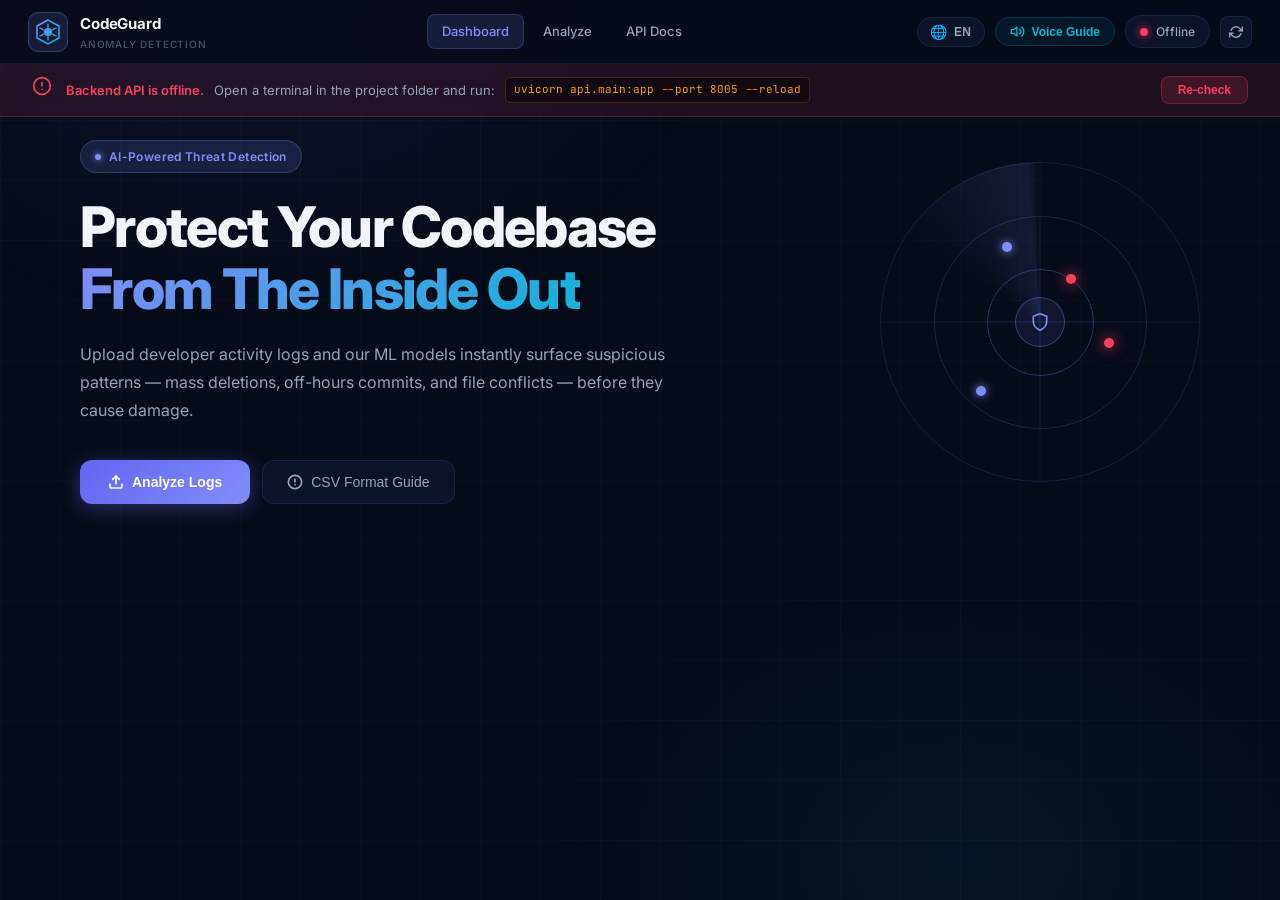
==== commit a7aa2adf: "feat: Integrate multi-platform filters, platform badges, and GitHub fetcher in vanilla frontend" ====
--- a/frontend/index.html
+++ b/frontend/index.html
@@ -82,7 +82,7 @@
       <div class="offline-text">
         <strong data-i18n="offlineTitle">Backend API is offline.</strong>
         <span data-i18n="offlineDesc">Open a terminal in the project folder and run:</span>
-        <code>uvicorn api.main:app --host 0.0.0.0 --port 8080 --reload</code>
+        <code>uvicorn api.main:app --port 8005 --reload</code>
       </div>
       <button class="btn-recheck" id="btnRecheck" data-i18n="recheck">Re-check</button>
     </div>
@@ -180,6 +180,26 @@
           <span class="stat-value" id="svClean">0</span>
           <span class="stat-label" data-i18n="statClean">Clean Logs</span>
         </div>
+    </div>
+    <!-- GitHub Repo Panel -->
+    <div class="upload-panel" id="githubPanel" style="margin-bottom: 2rem;">
+      <div class="panel-header">
+        <div class="panel-title">
+          <svg width="18" height="18" viewBox="0 0 24 24" fill="none" stroke="currentColor" stroke-width="2" stroke-linecap="round" stroke-linejoin="round">
+            <path d="M9 19c-5 1.5-5-2.5-7-3m14 6v-3.87a3.37 3.37 0 0 0-.94-2.61c3.14-.35 6.44-1.54 6.44-7A5.44 5.44 0 0 0 20 4.77 5.07 5.07 0 0 0 19.91 1S18.73.65 16 2.48a13.38 13.38 0 0 0-7 0C6.27.65 5.09 1 5.09 1A5.07 5.07 0 0 0 5 4.77a5.44 5.44 0 0 0-1.5 3.78c0 5.42 3.3 6.61 6.44 7A3.37 3.37 0 0 0 9 18.13V22"></path>
+          </svg>
+          <span data-i18n="githubTitle">Real-time GitHub Repository Analysis</span>
+        </div>
+        <div class="panel-badge">API</div>
+      </div>
+      <p style="color: var(--text-secondary); font-size: 0.85rem; margin-bottom: 1rem;">
+        Enter a public GitHub repository (e.g., `owner/repo`) to download recent commits and detect anomalies in real-time.
+      </p>
+      <div class="config-row" style="margin-bottom: 0;">
+        <div class="config-input-wrap" style="width: 100%;">
+          <input type="text" id="githubRepoName" class="config-input" value="sprihasingh7/wannabechef" placeholder="e.g. facebook/react" style="flex: 1;" />
+          <button class="btn-test" id="btnAnalyzeGithub" style="background: linear-gradient(to right, var(--accent-blue), var(--accent-purple)); border: none; color: white;">Analyze Repository</button>
+        </div>
       </div>
     </div>
 
@@ -196,7 +216,7 @@
       <div class="config-row">
         <label class="config-label" for="apiEndpoint" data-i18n="configLabel">API Endpoint</label>
         <div class="config-input-wrap">
-          <input type="text" id="apiEndpoint" class="config-input" value="http://localhost:8080" placeholder="http://localhost:8080" />
+          <input type="text" id="apiEndpoint" class="config-input" value="http://localhost:8005" placeholder="http://localhost:8005" />
           <button class="btn-test" id="btnTestEndpoint" data-i18n="testConn">Test Connection</button>
         </div>
       </div>
@@ -242,18 +262,24 @@
 
     <!-- Results Panel -->
     <div class="results-panel hidden" id="resultsPanel">
-      <div class="panel-header results-header">
+      <div class="panel-header results-header" style="flex-wrap: wrap; gap: 1rem; height: auto; padding: 1.5rem;">
         <div class="panel-title">
           <svg width="18" height="18" viewBox="0 0 24 24" fill="none" stroke="currentColor" stroke-width="2" stroke-linecap="round" stroke-linejoin="round"><path d="M10.29 3.86L1.82 18a2 2 0 0 0 1.71 3h16.94a2 2 0 0 0 1.71-3L13.71 3.86a2 2 0 0 0-3.42 0z"/><line x1="12" y1="9" x2="12" y2="13"/><line x1="12" y1="17" x2="12.01" y2="17"/></svg>
           <span data-i18n="reportTitle">Anomaly Report</span>
         </div>
-        <div class="results-actions">
+        <div class="results-actions" style="flex-wrap: wrap; gap: 0.75rem; justify-content: flex-start; width: 100%;">
           <div class="filter-tabs" id="filterTabs">
             <button class="filter-tab active" data-filter="all" data-i18n="filterAll">All</button>
             <button class="filter-tab" data-filter="Critical" data-i18n="filterCritical">Critical</button>
             <button class="filter-tab" data-filter="Warning" data-i18n="filterWarning">Warning</button>
           </div>
-          <button class="btn-export" id="btnExport">
+          <div class="filter-tabs" id="platformFilterTabs">
+            <button class="filter-tab active" data-platform="all">All Platforms</button>
+            <button class="filter-tab" data-platform="GitHub">GitHub</button>
+            <button class="filter-tab" data-platform="Google Docs">Google Docs</button>
+            <button class="filter-tab" data-platform="Google Colab">Google Colab</button>
+          </div>
+          <button class="btn-export" id="btnExport" style="margin-left: auto;">
             <svg width="14" height="14" viewBox="0 0 24 24" fill="none" stroke="currentColor" stroke-width="2.5" stroke-linecap="round" stroke-linejoin="round"><path d="M21 15v4a2 2 0 0 1-2 2H5a2 2 0 0 1-2-2v-4"/><polyline points="7 10 12 15 17 10"/><line x1="12" y1="15" x2="12" y2="3"/></svg>
             <span data-i18n="exportBtn">Export JSON</span>
           </button>
--- a/frontend/style.css
+++ b/frontend/style.css
@@ -358,6 +358,10 @@
 .severity-badge { padding:3px 10px; border-radius:6px; font-size:10px; font-weight:700; text-transform:uppercase; letter-spacing:0.08em; }
 .severity-badge.Critical { background:var(--red-dim);   color:var(--red);   border:1px solid rgba(244,63,94,0.25); }
 .severity-badge.Warning  { background:var(--amber-dim); color:var(--amber); border:1px solid rgba(245,158,11,0.25); }
+.platform-badge { display:inline-flex; align-items:center; padding:3px 8px; border-radius:6px; font-size:10px; font-weight:700; text-transform:uppercase; letter-spacing:0.08em; border:1px solid transparent; }
+.platform-badge.github { background:rgba(15, 23, 42, 0.6); color:#f8fafc; border-color:rgba(148, 163, 184, 0.2); }
+.platform-badge.google-docs { background:rgba(37, 99, 235, 0.15); color:#60a5fa; border-color:rgba(37, 99, 235, 0.25); }
+.platform-badge.google-colab { background:rgba(245, 158, 11, 0.15); color:#fb923c; border-color:rgba(245, 158, 11, 0.25); }
 .anomaly-desc { font-size:14px; font-weight:600; }
 .anomaly-meta { display:flex; flex-wrap:wrap; gap:16px; margin-top:8px; }
 .meta-item { display:flex; align-items:center; gap:6px; font-size:12px; color:var(--text-md); }
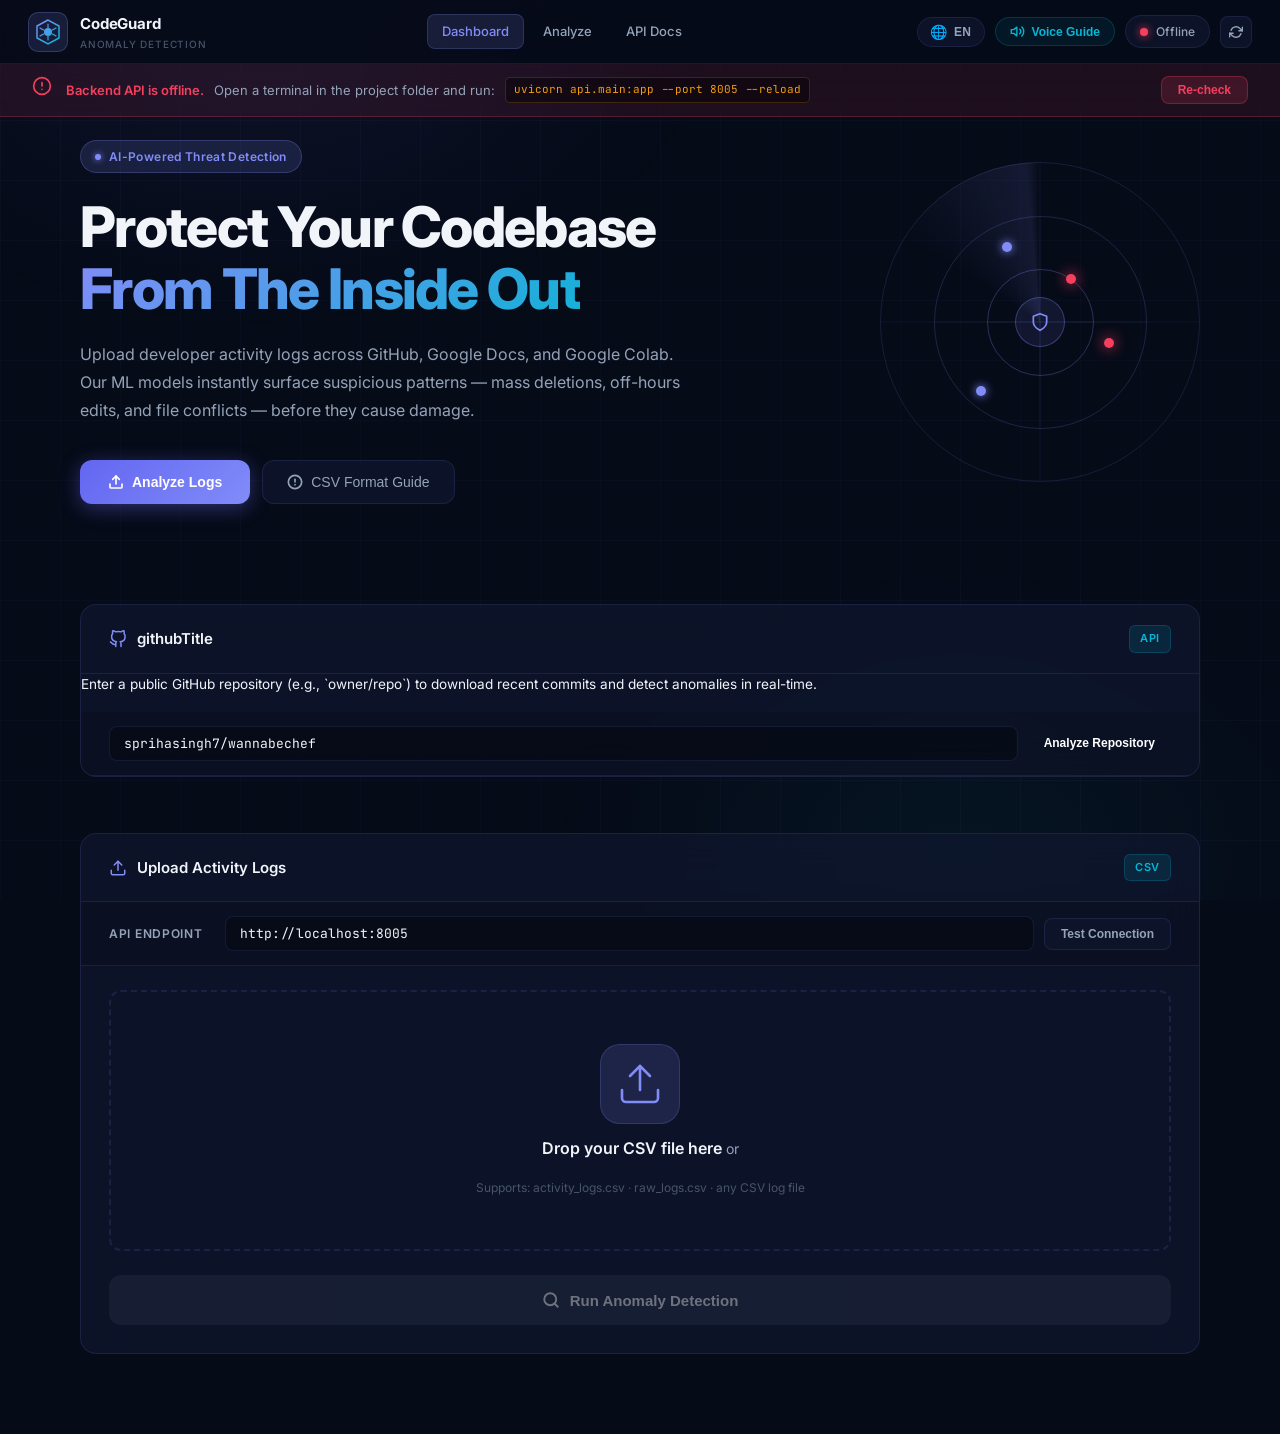
==== commit bcdd99a1: "fix(frontend): Add missing closing div tag to stats-row to restore visibility of page content" ====
--- a/frontend/index.html
+++ b/frontend/index.html
@@ -180,6 +180,7 @@
           <span class="stat-value" id="svClean">0</span>
           <span class="stat-label" data-i18n="statClean">Clean Logs</span>
         </div>
+      </div>
     </div>
     <!-- GitHub Repo Panel -->
     <div class="upload-panel" id="githubPanel" style="margin-bottom: 2rem;">
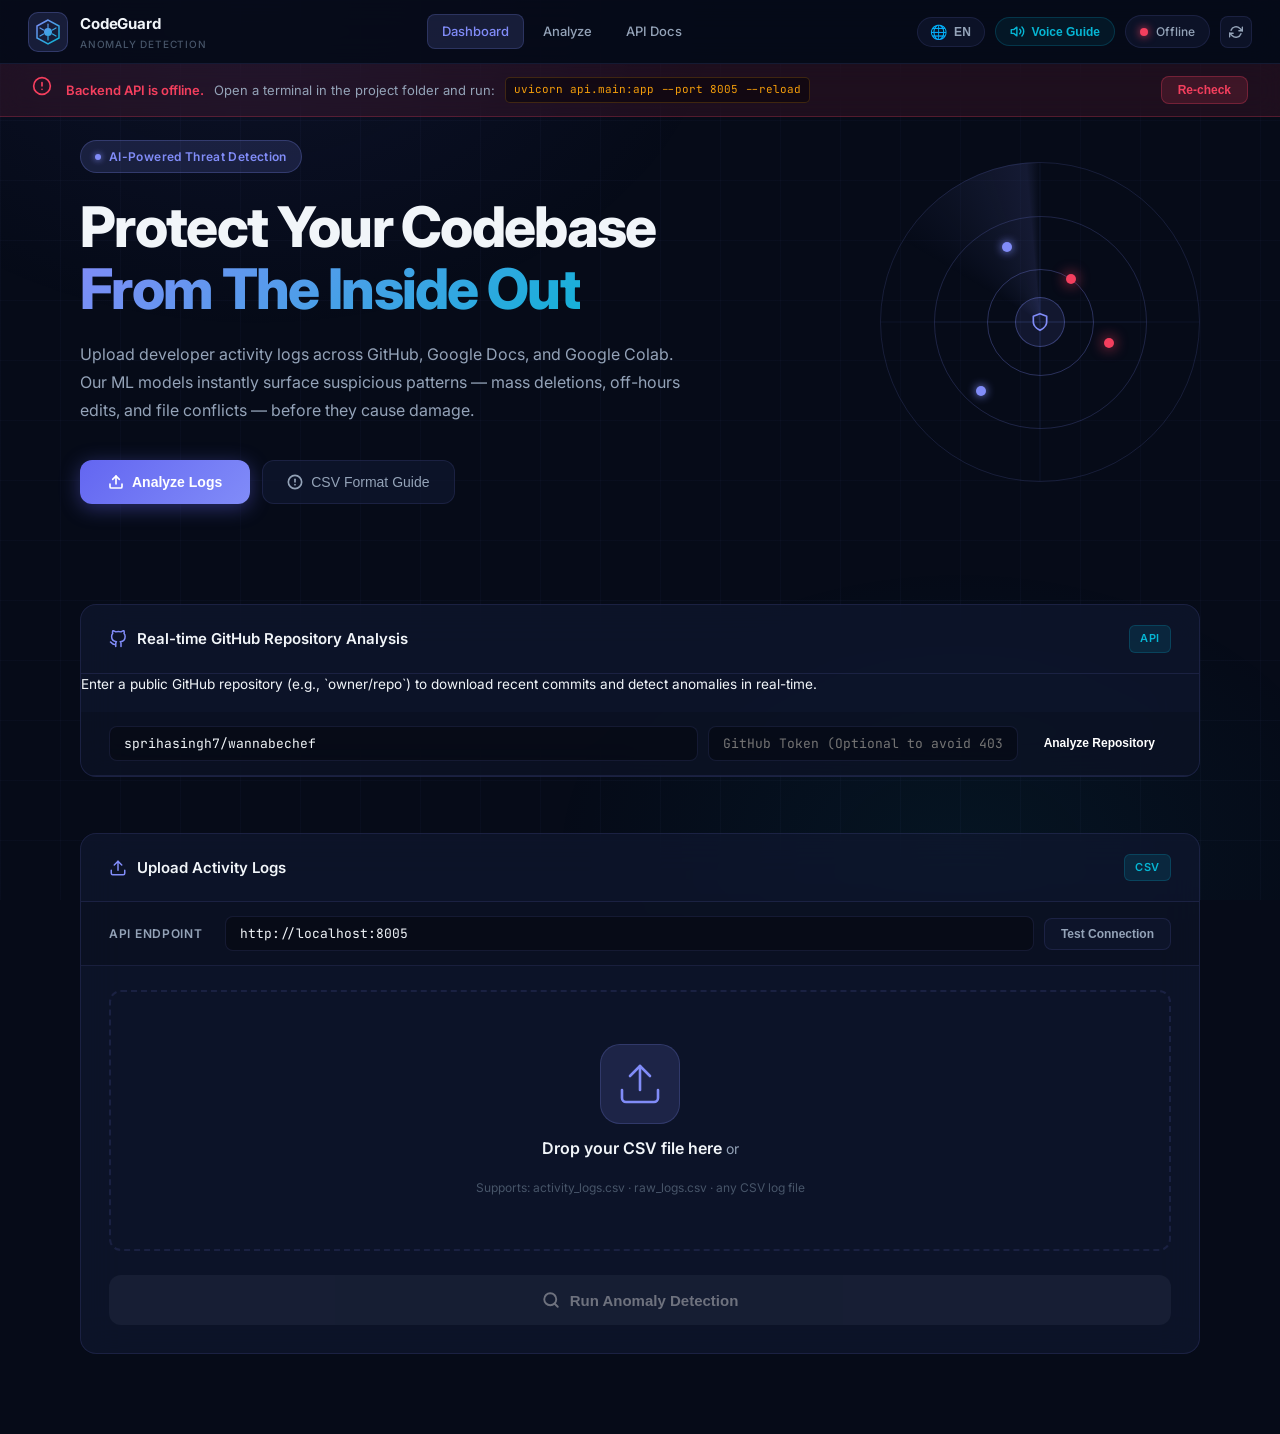
==== commit f04ae173: "feat: Add optional GitHub Personal Access Token parameter in frontend UI and backend to bypass API r" ====
--- a/frontend/index.html
+++ b/frontend/index.html
@@ -197,9 +197,10 @@
         Enter a public GitHub repository (e.g., `owner/repo`) to download recent commits and detect anomalies in real-time.
       </p>
       <div class="config-row" style="margin-bottom: 0;">
-        <div class="config-input-wrap" style="width: 100%;">
-          <input type="text" id="githubRepoName" class="config-input" value="sprihasingh7/wannabechef" placeholder="e.g. facebook/react" style="flex: 1;" />
-          <button class="btn-test" id="btnAnalyzeGithub" style="background: linear-gradient(to right, var(--accent-blue), var(--accent-purple)); border: none; color: white;">Analyze Repository</button>
+        <div class="config-input-wrap" style="width: 100%; gap: 10px; flex-wrap: wrap;">
+          <input type="text" id="githubRepoName" class="config-input" value="sprihasingh7/wannabechef" placeholder="e.g. facebook/react" style="flex: 2; min-width: 200px;" />
+          <input type="password" id="githubToken" class="config-input" placeholder="GitHub Token (Optional to avoid 403)" style="flex: 1; min-width: 180px;" />
+          <button class="btn-test" id="btnAnalyzeGithub" style="background: linear-gradient(to right, var(--accent-blue), var(--accent-purple)); border: none; color: white; flex-shrink: 0;">Analyze Repository</button>
         </div>
       </div>
     </div>
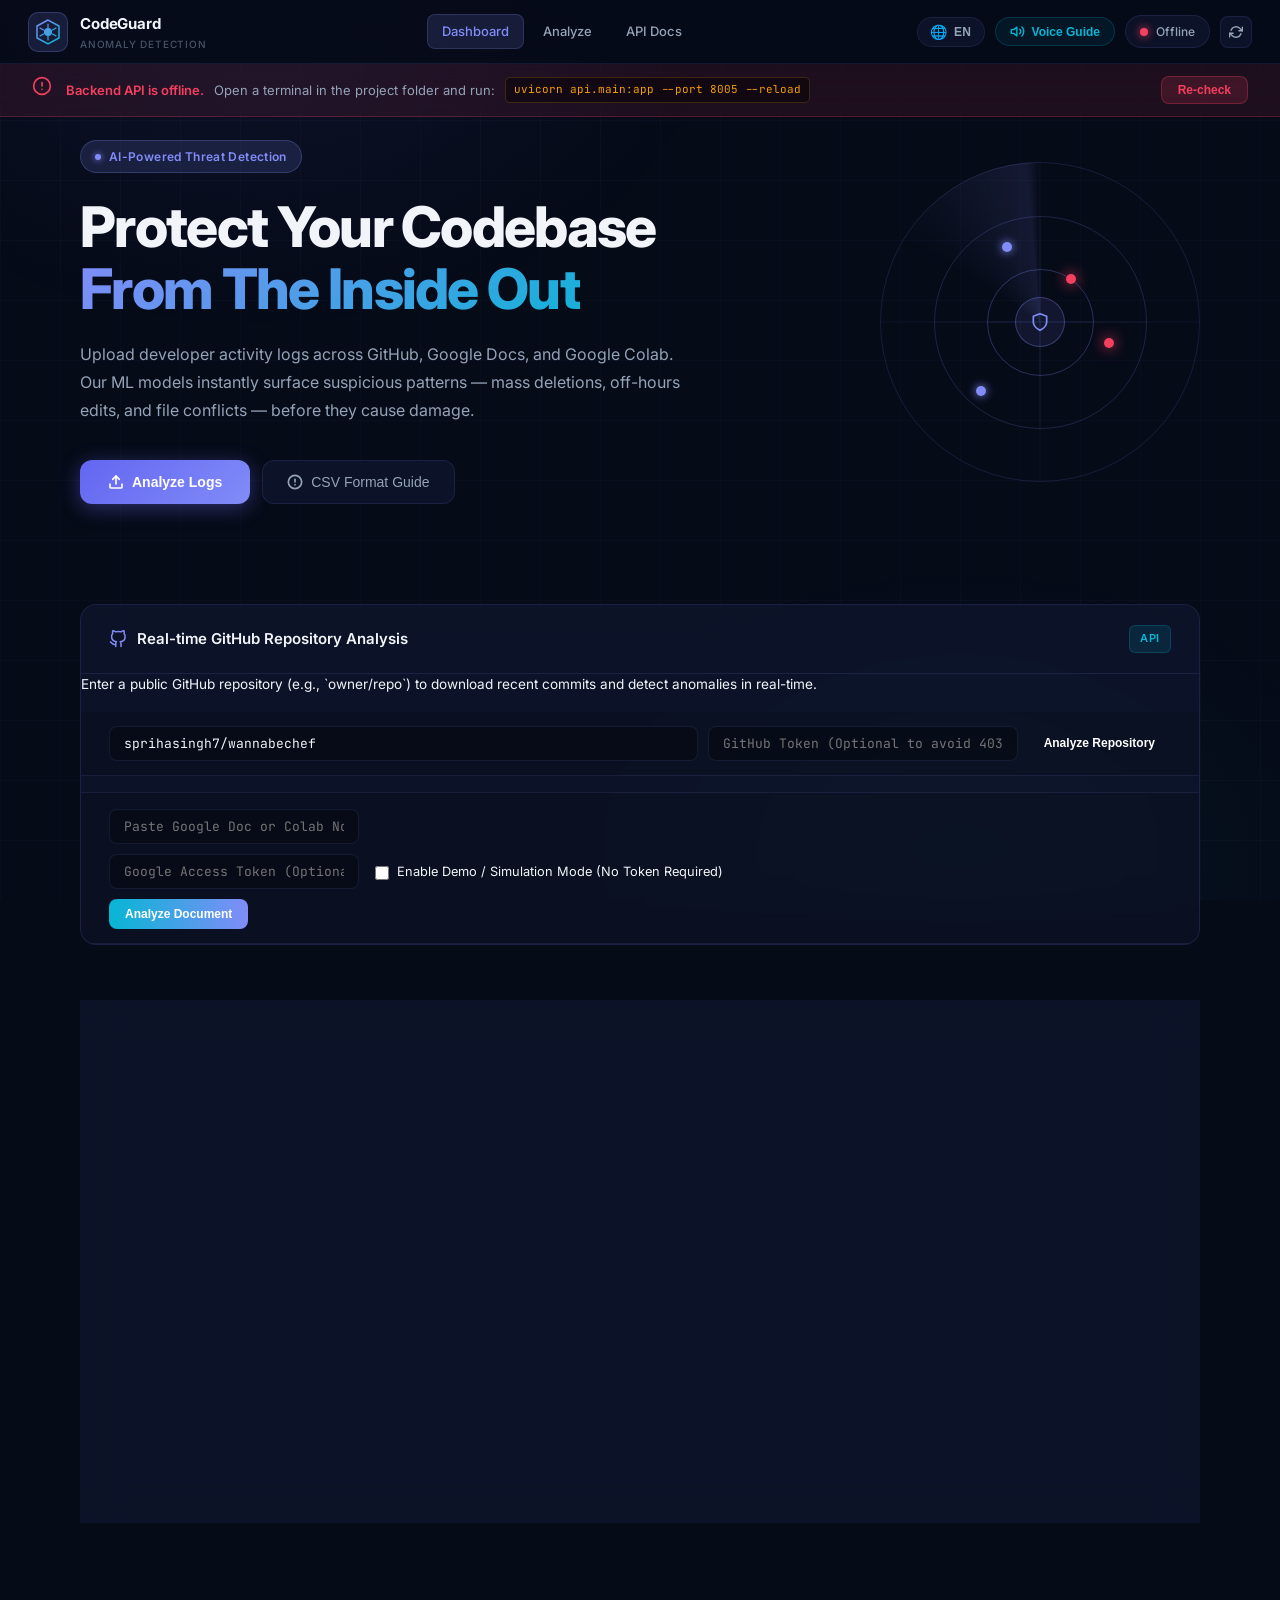
==== commit 525d3453: "Implement zero-setup Google Docs & Colab threat scanner" ====
--- a/frontend/index.html
+++ b/frontend/index.html
@@ -201,6 +201,17 @@
           <input type="text" id="githubRepoName" class="config-input" value="sprihasingh7/wannabechef" placeholder="e.g. facebook/react" style="flex: 2; min-width: 200px;" />
           <input type="password" id="githubToken" class="config-input" placeholder="GitHub Token (Optional to avoid 403)" style="flex: 1; min-width: 180px;" />
           <button class="btn-test" id="btnAnalyzeGithub" style="background: linear-gradient(to right, var(--accent-blue), var(--accent-purple)); border: none; color: white; flex-shrink: 0;">Analyze Repository</button>
+        </div>
+      </div>
+      <div class="config-row" style="margin-bottom: 0; border-top: 1px solid var(--border); padding-top: 1rem; margin-top: 1rem;">
+        <div class="config-input-wrap" style="width: 100%; gap: 10px; flex-wrap: wrap;">
+          <input type="text" id="googleDocUrl" class="config-input" placeholder="Paste Google Doc or Colab Notebook Link (e.g., https://docs.google.com/document/d/...)" style="flex: 2; min-width: 250px;" />
+          <input type="password" id="googleToken" class="config-input" placeholder="Google Access Token (Optional)" style="flex: 1; min-width: 180px;" />
+          <button class="btn-test" id="btnAnalyzeGoogleDoc" style="background: linear-gradient(to right, var(--cyan), var(--primary)); border: none; color: white; flex-shrink: 0;">Analyze Document</button>
+        </div>
+        <div style="margin-top: 0.5rem; display: flex; align-items: center; gap: 8px; width: 100%;">
+          <input type="checkbox" id="googleDocDemoMode" style="cursor: pointer; width: 14px; height: 14px;" />
+          <label for="googleDocDemoMode" style="font-size: 0.8rem; color: var(--text-secondary); cursor: pointer; user-select: none;">Enable Demo / Simulation Mode (No Token Required)</label>
         </div>
       </div>
     </div>
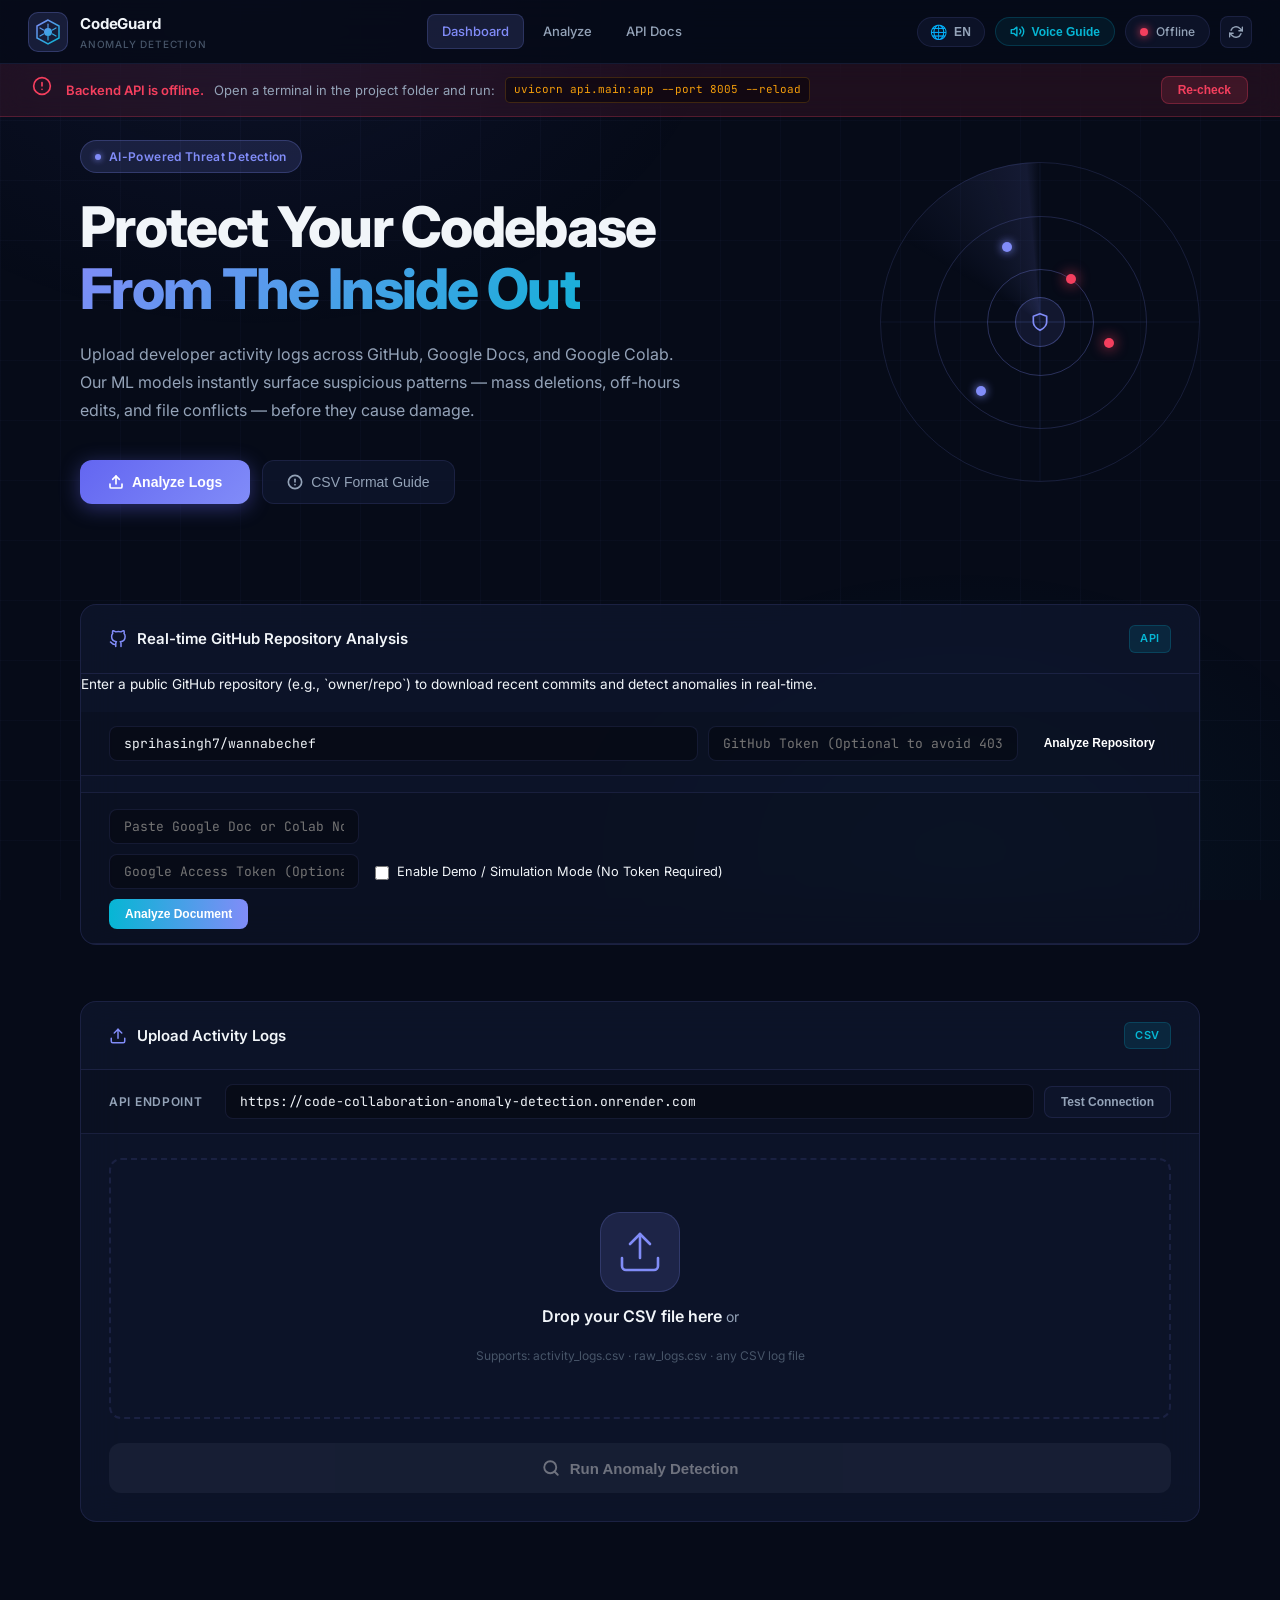
==== commit b90d35fc: "feat: add root redirect, update default endpoint, and implement mobile responsiveness" ====
--- a/frontend/index.html
+++ b/frontend/index.html
@@ -68,8 +68,33 @@
           <path d="M3.51 9a9 9 0 0 1 14.85-3.36L23 10M1 14l4.64 4.36A9 9 0 0 0 20.49 15"/>
         </svg>
       </button>
+
+      <!-- Mobile Menu Toggle -->
+      <button class="nav-toggle-btn" id="navToggleBtn" title="Toggle Navigation">
+        <svg width="18" height="18" viewBox="0 0 24 24" fill="none" stroke="currentColor" stroke-width="2.5" stroke-linecap="round" stroke-linejoin="round">
+          <line x1="3" y1="12" x2="21" y2="12"></line>
+          <line x1="3" y1="6" x2="21" y2="6"></line>
+          <line x1="3" y1="18" x2="21" y2="18"></line>
+        </svg>
+      </button>
     </div>
   </nav>
+
+  <!-- ===== MOBILE NAV DRAWER ===== -->
+  <div class="mobile-menu-drawer" id="mobileMenuDrawer">
+    <div class="mobile-menu-inner">
+      <div class="mobile-menu-header">
+        <span class="mobile-menu-title">Navigation</span>
+        <button class="mobile-menu-close" id="mobileMenuClose">✕</button>
+      </div>
+      <div class="mobile-menu-links">
+        <a href="#" class="mobile-nav-link active" id="mobDashboard" data-i18n="navDashboard">Dashboard</a>
+        <a href="#" class="mobile-nav-link" id="mobAnalyze" data-i18n="navAnalyze">Analyze</a>
+        <a href="#" class="mobile-nav-link" id="mobDocs" data-i18n="navDocs">API Docs</a>
+      </div>
+    </div>
+  </div>
+
 
   <!-- ===== BACKEND OFFLINE BANNER ===== -->
   <div class="offline-banner hidden" id="offlineBanner">
@@ -229,7 +254,7 @@
       <div class="config-row">
         <label class="config-label" for="apiEndpoint" data-i18n="configLabel">API Endpoint</label>
         <div class="config-input-wrap">
-          <input type="text" id="apiEndpoint" class="config-input" value="http://localhost:8005" placeholder="http://localhost:8005" />
+          <input type="text" id="apiEndpoint" class="config-input" value="https://code-collaboration-anomaly-detection.onrender.com" placeholder="https://code-collaboration-anomaly-detection.onrender.com" />
           <button class="btn-test" id="btnTestEndpoint" data-i18n="testConn">Test Connection</button>
         </div>
       </div>
--- a/frontend/style.css
+++ b/frontend/style.css
@@ -492,22 +492,174 @@
 ::-webkit-scrollbar-thumb { background:rgba(129,140,248,0.2); border-radius:6px; }
 ::-webkit-scrollbar-thumb:hover { background:rgba(129,140,248,0.4); }
 
-/* ── Responsive ── */
-@media (max-width:1024px) {
-  .hero { padding:120px 40px 60px; }
-  .hero-visual { display:none; }
-  .main-content { padding:20px 40px 60px; }
-  .stats-row { grid-template-columns:repeat(3,1fr); }
-}
-@media (max-width:768px) {
-  .navbar { padding:0 16px; gap:8px; }
-  .nav-center { display:none; }
-  .voice-btn span { display:none; }
-  .hero { padding:100px 24px 48px; }
-  .hero-title { font-size:30px; }
-  .main-content { padding:16px 20px 60px; }
-  .stats-row { grid-template-columns:repeat(2,1fr); }
-  .voice-panel { left:16px; right:16px; width:auto; bottom:16px; }
-  .panel-header { flex-direction:column; align-items:flex-start; gap:12px; }
-  .anomaly-card { flex-direction:column; }
-}
+/* ── Mobile Menu Toggle Button ── */
+.nav-toggle-btn {
+  display: none;
+  width: 36px;
+  height: 36px;
+  align-items: center;
+  justify-content: center;
+  border-radius: 8px;
+  background: var(--bg-card);
+  border: 1px solid var(--border);
+  color: var(--text-md);
+  cursor: pointer;
+  transition: var(--transition);
+}
+.nav-toggle-btn:hover {
+  color: var(--primary);
+  border-color: var(--border-hov);
+  background: var(--primary-dim);
+}
+
+/* ── Mobile Menu Drawer ── */
+.mobile-menu-drawer {
+  position: fixed;
+  top: 0;
+  right: -100%;
+  width: 300px;
+  height: 100vh;
+  z-index: 200;
+  background: rgba(6, 11, 24, 0.85);
+  backdrop-filter: blur(24px);
+  -webkit-backdrop-filter: blur(24px);
+  border-left: 1px solid var(--border);
+  box-shadow: -10px 0 40px rgba(0, 0, 0, 0.6);
+  transition: right 0.4s cubic-bezier(0.4, 0, 0.2, 1);
+}
+.mobile-menu-drawer.open {
+  right: 0;
+}
+.mobile-menu-inner {
+  display: flex;
+  flex-direction: column;
+  height: 100%;
+  padding: 24px;
+}
+.mobile-menu-header {
+  display: flex;
+  align-items: center;
+  justify-content: space-between;
+  margin-bottom: 32px;
+  padding-bottom: 16px;
+  border-bottom: 1px solid var(--border);
+}
+.mobile-menu-title {
+  font-size: 14px;
+  font-weight: 700;
+  color: var(--text-hi);
+  letter-spacing: 0.05em;
+  text-transform: uppercase;
+}
+.mobile-menu-close {
+  background: none;
+  border: none;
+  color: var(--text-md);
+  cursor: pointer;
+  font-size: 20px;
+  transition: var(--transition);
+}
+.mobile-menu-close:hover {
+  color: var(--red);
+}
+.mobile-menu-links {
+  display: flex;
+  flex-direction: column;
+  gap: 12px;
+}
+.mobile-nav-link {
+  display: block;
+  padding: 12px 16px;
+  border-radius: 8px;
+  font-size: 15px;
+  font-weight: 600;
+  color: var(--text-md);
+  text-decoration: none;
+  border: 1px solid transparent;
+  transition: var(--transition);
+}
+.mobile-nav-link:hover {
+  color: var(--text-hi);
+  background: var(--primary-dim);
+  border-color: var(--border-hov);
+}
+.mobile-nav-link.active {
+  color: var(--primary);
+  background: var(--primary-dim);
+  border-color: rgba(129, 140, 248, 0.2);
+}
+
+/* ── Responsive media queries ── */
+@media (max-width: 1024px) {
+  .hero { padding: 120px 40px 60px; }
+  .hero-visual { display: none; }
+  .main-content { padding: 20px 40px 60px; }
+  .stats-row { grid-template-columns: repeat(3, 1fr); }
+}
+
+@media (max-width: 768px) {
+  .navbar { padding: 0 16px; gap: 8px; }
+  .nav-center { display: none; }
+  .nav-toggle-btn { display: flex; }
+  .voice-btn span { display: none; }
+  
+  .hero { padding: 100px 24px 48px; }
+  .hero-title { font-size: 32px; }
+  .hero-desc { font-size: 15px; }
+  
+  .main-content { padding: 16px 16px 60px; }
+  .stats-row { grid-template-columns: repeat(2, 1fr); }
+  
+  .voice-panel { left: 16px; right: 16px; width: auto; bottom: 16px; }
+  
+  .panel-header { flex-direction: column; align-items: flex-start; gap: 12px; padding: 16px; }
+  
+  .config-row { padding: 12px 16px; }
+  
+  /* Horizontal Scrolling for Filters */
+  .results-header { padding: 16px; }
+  .results-actions { flex-direction: column; align-items: stretch; width: 100%; gap: 12px; }
+  .filter-tabs {
+    display: flex;
+    overflow-x: auto;
+    white-space: nowrap;
+    -webkit-overflow-scrolling: touch;
+    padding-bottom: 6px;
+    gap: 6px;
+    width: 100%;
+  }
+  .filter-tabs::-webkit-scrollbar {
+    height: 3px;
+  }
+  .filter-tabs::-webkit-scrollbar-thumb {
+    background: rgba(129, 140, 248, 0.15);
+    border-radius: 2px;
+  }
+  .btn-export { margin-left: 0 !important; width: 100%; justify-content: center; }
+
+  /* Panels and zones */
+  .drop-zone { margin: 16px; padding: 36px 16px; }
+  .file-info { margin: -4px 16px 12px; }
+  .btn-analyze { width: calc(100% - 32px); margin: 0 16px 16px; }
+  
+  /* Anomaly cards stacking layout */
+  .results-list { padding: 12px 16px; }
+  .anomaly-card { flex-direction: column; align-items: stretch; padding: 16px; }
+  .anomaly-severity-icon { margin-bottom: 8px; width: 36px; height: 36px; }
+  .anomaly-timestamp { align-self: flex-start; margin-top: 6px; }
+  
+  .results-footer { padding: 16px; flex-direction: column; gap: 12px; align-items: center; }
+  .timeline-panel .panel-header { padding: 16px; }
+  .timeline { padding: 16px; }
+}
+
+@media (max-width: 480px) {
+  .stats-row { grid-template-columns: 1fr; }
+  .hero-title { font-size: 26px; }
+  .hero-actions .btn-primary, .hero-actions .btn-ghost { width: 100%; justify-content: center; }
+  .config-input-wrap { flex-direction: column; align-items: stretch; }
+  .config-input-wrap button { width: 100%; justify-content: center; }
+  .modal { padding: 24px 16px; }
+  .schema-row { grid-template-columns: 1fr; gap: 4px; padding: 10px; }
+  .schema-row.header { display: none; } /* Hide layout header, stack key value labels */
+}
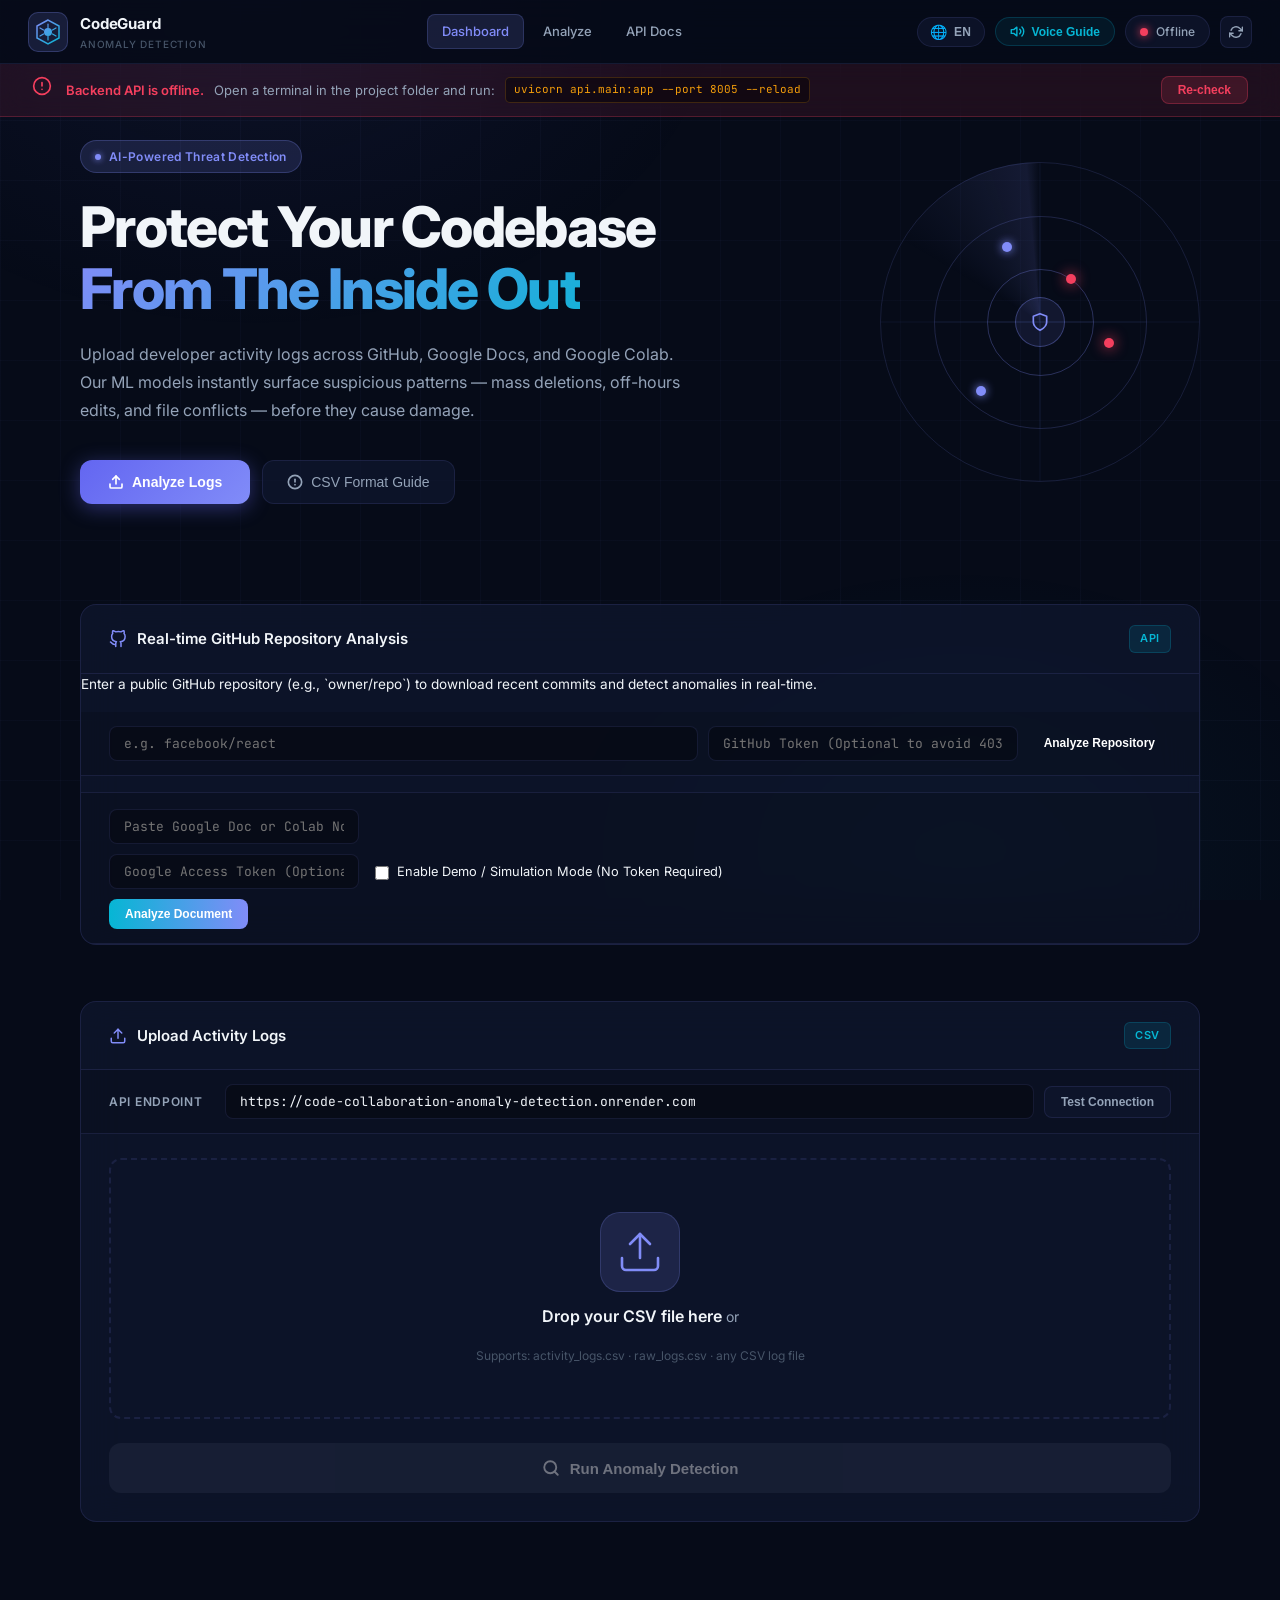
==== commit 0352ed86: "feat: remove default github repo value and enable body horizontal side-scroll overflow" ====
--- a/frontend/index.html
+++ b/frontend/index.html
@@ -223,7 +223,7 @@
       </p>
       <div class="config-row" style="margin-bottom: 0;">
         <div class="config-input-wrap" style="width: 100%; gap: 10px; flex-wrap: wrap;">
-          <input type="text" id="githubRepoName" class="config-input" value="sprihasingh7/wannabechef" placeholder="e.g. facebook/react" style="flex: 2; min-width: 200px;" />
+          <input type="text" id="githubRepoName" class="config-input" value="" placeholder="e.g. facebook/react" style="flex: 2; min-width: 200px;" />
           <input type="password" id="githubToken" class="config-input" placeholder="GitHub Token (Optional to avoid 403)" style="flex: 1; min-width: 180px;" />
           <button class="btn-test" id="btnAnalyzeGithub" style="background: linear-gradient(to right, var(--accent-blue), var(--accent-purple)); border: none; color: white; flex-shrink: 0;">Analyze Repository</button>
         </div>
--- a/frontend/style.css
+++ b/frontend/style.css
@@ -32,13 +32,13 @@
   --transition:  all 0.2s cubic-bezier(0.4, 0, 0.2, 1);
 }
 
-html { scroll-behavior: smooth; }
+html { scroll-behavior: smooth; overflow-x: auto; }
 body {
   font-family: 'Inter', system-ui, sans-serif;
   background: var(--bg-deep);
   color: var(--text-hi);
   min-height: 100vh;
-  overflow-x: hidden;
+  overflow-x: auto;
   line-height: 1.6;
 }
 
